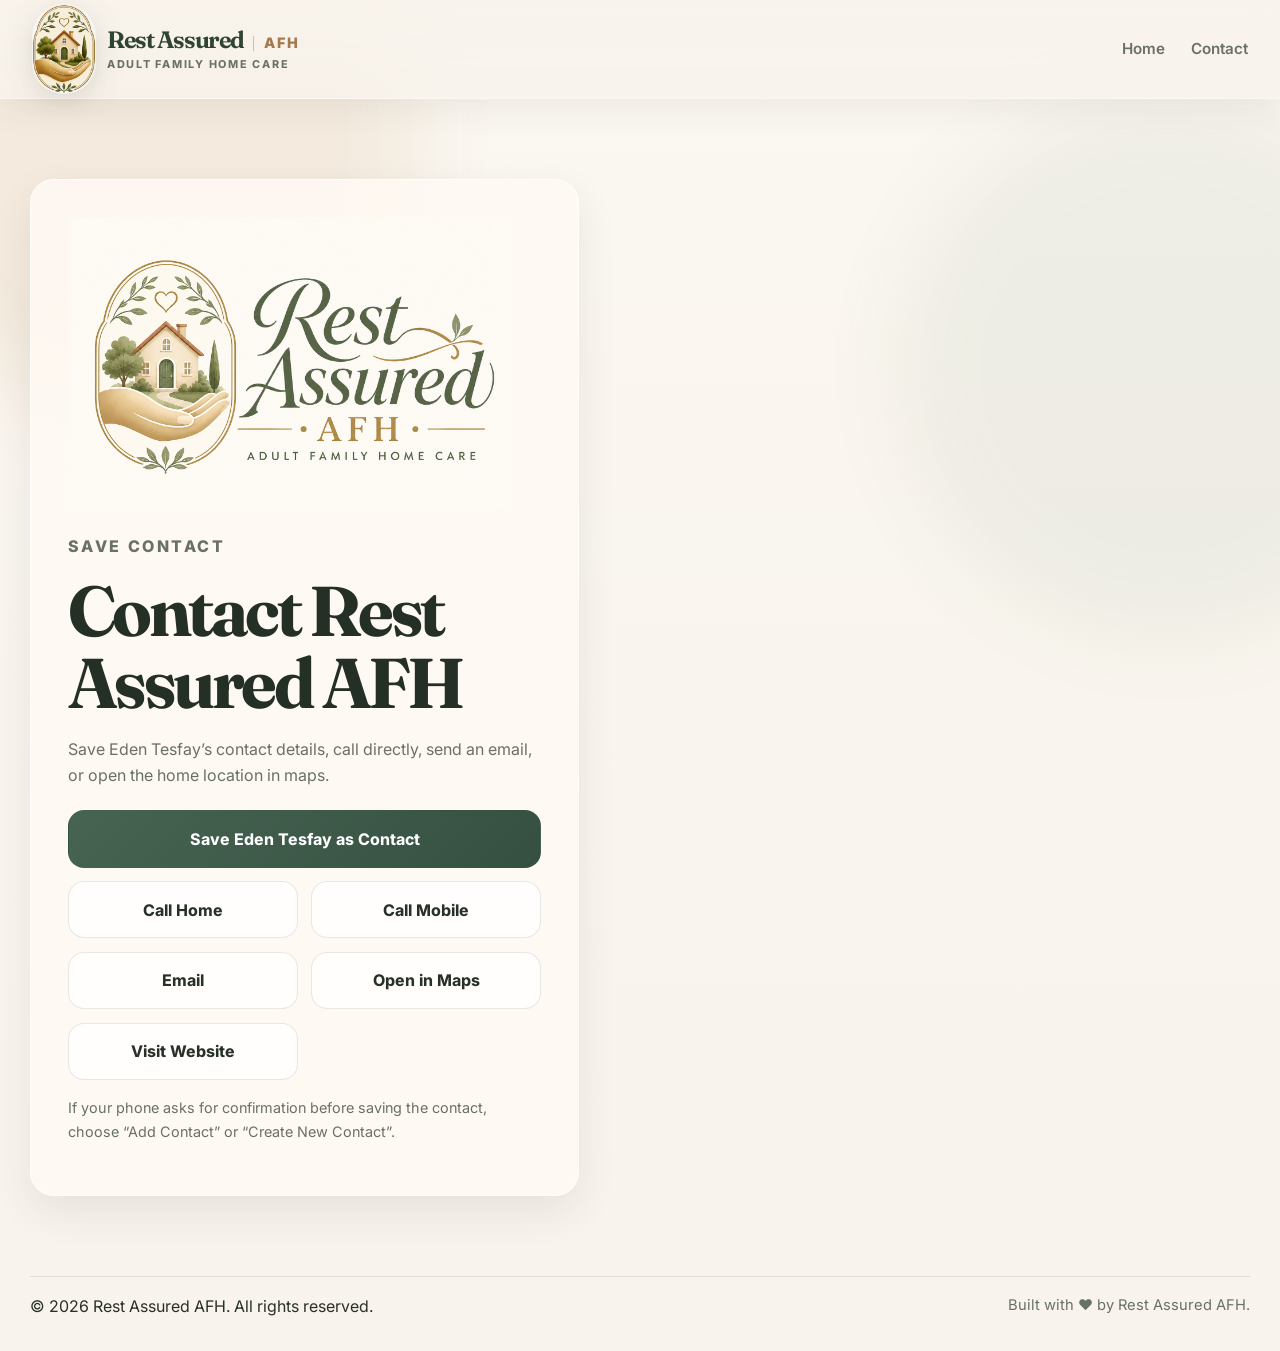
==== save-contact/index.html @ d9a57b16 "feature: added downloads and save-contact for saving contact via qr-code" ====
<!doctype html>
<html lang="en">
  <head>
    <meta charset="UTF-8" />
    <meta name="viewport" content="width=device-width, initial-scale=1.0" />
    <meta
      name="description"
      content="Save Eden Tesfay from Rest Assured AFH as a contact, call, email, or open the location in maps."
    />
    <title>Save Contact | Rest Assured AFH</title>
    <link rel="icon" type="image/png" href="/assets/favicon-rest-assured.png" />
    <link rel="preconnect" href="https://fonts.googleapis.com" />
    <link rel="preconnect" href="https://fonts.gstatic.com" crossorigin />
    <link
      href="https://fonts.googleapis.com/css2?family=Inter:wght@400;500;600;700;800&family=Fraunces:opsz,wght@9..144,500;9..144,600;9..144,700&display=swap"
      rel="stylesheet"
    />
    <link rel="stylesheet" href="../style.css" />
    <style>
      body {
        min-height: 100vh;
      }

      .save-contact-main {
        min-height: calc(100vh - 112px);
        display: grid;
        align-items: center;
        padding: clamp(2.5rem, 7vw, 5rem) 0;
      }

      .save-contact-grid {
        display: grid;
        grid-template-columns: minmax(0, 0.95fr) minmax(320px, 1.05fr);
        gap: clamp(1.5rem, 5vw, 4rem);
        align-items: center;
      }

      .save-contact-card,
      .save-contact-info-card {
        background: rgba(255, 250, 244, 0.86);
        border: 1px solid rgba(255, 255, 255, 0.66);
        box-shadow: var(--shadow-md);
        border-radius: 24px;
      }

      .save-contact-card {
        padding: clamp(1.4rem, 4vw, 2.3rem);
      }

      .save-contact-logo {
        width: min(440px, 100%);
        margin-bottom: 1.4rem;
      }

      .save-contact-title {
        max-width: 760px;
      }

      .save-contact-title h1 {
        font-size: clamp(2.5rem, 5.5vw, 4.7rem);
      }

      .save-contact-title p {
        color: var(--muted);
        font-size: clamp(1rem, 1.2vw, 1.12rem);
        max-width: 40rem;
      }

      .save-contact-actions {
        display: grid;
        grid-template-columns: repeat(2, minmax(0, 1fr));
        gap: 0.85rem;
        margin-top: 1.35rem;
      }

      .save-contact-action {
        display: flex;
        align-items: center;
        justify-content: center;
        min-height: 54px;
        padding: 0.9rem 1rem;
        border-radius: 16px;
        text-decoration: none;
        font-weight: 750;
        border: 1px solid var(--line);
        background: rgba(255, 255, 255, 0.74);
        color: var(--ink);
        transition:
          transform 0.15s ease,
          box-shadow 0.15s ease,
          background 0.15s ease;
        text-align: center;
      }

      .save-contact-action:hover {
        transform: translateY(-1px);
        box-shadow: 0 12px 28px rgba(54, 55, 41, 0.1);
      }

      .save-contact-action.primary {
        background: linear-gradient(135deg, var(--sage-deep), #355040);
        color: white;
        border-color: transparent;
        grid-column: 1 / -1;
      }

      .save-contact-info-card {
        overflow: hidden;
      }

      .save-contact-photo {
        width: 100%;
        height: 230px;
        object-fit: cover;
      }

      .save-contact-details {
        padding: clamp(1.2rem, 3vw, 1.8rem);
      }

      .save-contact-details h2 {
        font-size: clamp(2rem, 3.5vw, 3rem);
        margin-bottom: 0.25rem;
      }

      .save-contact-role {
        margin: 0 0 1.1rem;
        color: var(--clay);
        font-weight: 800;
        letter-spacing: 0.12em;
        text-transform: uppercase;
        font-size: 0.78rem;
      }

      .detail-list {
        display: grid;
        gap: 0.85rem;
        margin-top: 1.15rem;
      }

      .detail-row {
        padding: 0.9rem 1rem;
        border-radius: 16px;
        background: rgba(255, 255, 255, 0.64);
        border: 1px solid var(--line);
      }

      .detail-row span {
        display: block;
        color: var(--clay);
        font-size: 0.72rem;
        font-weight: 850;
        letter-spacing: 0.12em;
        text-transform: uppercase;
        margin-bottom: 0.25rem;
      }

      .detail-row strong {
        display: block;
        color: var(--ink);
        font-size: 0.98rem;
        line-height: 1.35;
        word-break: break-word;
      }

      .save-contact-note {
        margin-top: 1rem;
        color: var(--muted);
        font-size: 0.9rem;
      }

      .save-contact-footer {
        padding: 0 0 2rem;
      }

      @media (max-width: 900px) {
        .save-contact-grid {
          grid-template-columns: 1fr;
        }

        .save-contact-photo {
          height: 210px;
        }
      }

      @media (max-width: 560px) {
        .save-contact-actions {
          grid-template-columns: 1fr;
        }

        .save-contact-card,
        .save-contact-info-card {
          border-radius: 18px;
        }
      }
    </style>
  </head>
  <body>
    <div class="site-bg-glow site-bg-glow-left"></div>
    <div class="site-bg-glow site-bg-glow-right"></div>

    <header class="site-header">
      <div class="container header-inner">
        <a class="brand brand-v22" href="/" aria-label="Rest Assured AFH home">
          <span class="brand-mark-v22" aria-hidden="true">
            <img src="/assets/logo-v23-emblem.png" alt="" />
          </span>
          <span class="brand-wordmark-v22">
            <span class="brand-title-line">
              <span class="brand-rest-v22">Rest Assured</span>
              <span class="brand-afh-v22">AFH</span>
            </span>
            <small>Adult Family Home Care</small>
          </span>
        </a>

        <nav class="site-nav" aria-label="Simple navigation">
          <a href="/">Home</a>
          <a href="/#contact">Contact</a>
        </nav>
      </div>
    </header>

    <main class="save-contact-main">
      <div class="container save-contact-grid">
        <section class="save-contact-card" data-reveal>
          <img
            class="save-contact-logo"
            src="/assets/logo-v23-full.png"
            alt="Rest Assured AFH Adult Family Home Care"
          />

          <div class="save-contact-title">
            <p class="eyebrow">Save Contact</p>
            <h1>Contact Rest Assured AFH</h1>
            <p>
              Save Eden Tesfay’s contact details, call directly, send an email,
              or open the home location in maps.
            </p>
          </div>

          <div class="save-contact-actions">
            <a
              class="save-contact-action primary"
              href="/downloads/contact.vcf"
              download="Eden-Tesfay-Rest-Assured-AFH.vcf"
            >
              Save Eden Tesfay as Contact
            </a>
            <a class="save-contact-action" href="tel:+14253323455">Call Home</a>
            <a class="save-contact-action" href="tel:+12064033838"
              >Call Mobile</a
            >
            <a
              class="save-contact-action"
              href="mailto:restassuredafh@gmail.com"
              >Email</a
            >
            <a
              class="save-contact-action"
              href="https://www.google.com/maps/search/?api=1&query=5417%20133rd%20St%20SE%2C%20Everett%2C%20WA%2098208"
              target="_blank"
              rel="noopener"
              >Open in Maps</a
            >
            <a class="save-contact-action" href="/">Visit Website</a>
          </div>

          <p class="save-contact-note">
            If your phone asks for confirmation before saving the contact,
            choose “Add Contact” or “Create New Contact”.
          </p>
        </section>

        <aside class="save-contact-info-card" data-reveal>
          <img
            class="save-contact-photo"
            src="/assets/real-exterior-front.jpg"
            alt="Rest Assured AFH home exterior"
          />
          <div class="save-contact-details">
            <h2>Eden Tesfay</h2>
            <p class="save-contact-role">Owner | Rest Assured AFH</p>

            <div class="detail-list">
              <div class="detail-row">
                <span>Home Phone</span>
                <strong>+1 (425) 332-3455</strong>
              </div>
              <div class="detail-row">
                <span>Mobile Phone</span>
                <strong>+1 (206) 403-3838</strong>
              </div>
              <div class="detail-row">
                <span>Email</span>
                <strong>restassuredafh@gmail.com</strong>
              </div>
              <div class="detail-row">
                <span>Address</span>
                <strong>5417 133rd St SE<br />Everett, WA 98208</strong>
              </div>
              <div class="detail-row">
                <span>License</span>
                <strong>License #758759</strong>
              </div>
            </div>
          </div>
        </aside>
      </div>
    </main>

    <footer class="site-footer save-contact-footer">
      <div class="container footer-inner">
        <p>© <span id="year"></span> Rest Assured AFH. All rights reserved.</p>
        <p>Built with ❤ by Rest Assured AFH.</p>
      </div>
    </footer>

    <script src="/script.js"></script>
  </body>
</html>
---- style.css ----
:root {
  --bg: #f8f3ec;
  --paper: #fffaf4;
  --paper-2: #f5ede3;
  --ink: #273127;
  --muted: #687166;
  --sage: #79957f;
  --sage-deep: #476352;
  --clay: #b57b5d;
  --gold: #d5b48a;
  --line: rgba(39, 49, 39, 0.11);
  --shadow-xl: 0 36px 80px rgba(54, 55, 41, 0.15);
  --shadow-lg: 0 26px 70px rgba(54, 55, 41, 0.11);
  --shadow-md: 0 16px 40px rgba(54, 55, 41, 0.09);
  --radius-xl: 36px;
  --radius-lg: 24px;
  --radius-md: 18px;
  --container: 1220px;
}

* {
  box-sizing: border-box;
}
html {
  scroll-behavior: smooth;
}
body {
  margin: 0;
  color: var(--ink);
  background: linear-gradient(180deg, #fbf7f1 0%, var(--bg) 100%);
  font-family: "Inter", system-ui, sans-serif;
  line-height: 1.65;
  overflow-x: hidden;
}
a {
  color: inherit;
}
img {
  display: block;
  max-width: 100%;
}

.site-bg-glow {
  position: fixed;
  z-index: -1;
  width: 34rem;
  height: 34rem;
  border-radius: 50%;
  filter: blur(40px);
  opacity: 0.45;
  pointer-events: none;
}
.site-bg-glow-left {
  top: -8rem;
  left: -8rem;
  background: rgba(213, 180, 138, 0.38);
}
.site-bg-glow-right {
  top: 6rem;
  right: -10rem;
  background: rgba(121, 149, 127, 0.2);
}

.container {
  width: min(var(--container), calc(100% - 2rem));
  margin: 0 auto;
}

.site-header {
  position: sticky;
  top: 0;
  z-index: 50;
  padding: 4px 0;
  background: linear-gradient(
    to bottom,
    rgba(248, 243, 236, 0.92),
    rgba(248, 243, 236, 0.75)
  );
  backdrop-filter: blur(16px);
  border-bottom: 1px solid rgba(255, 255, 255, 0.35);
}
.header-inner {
  display: flex;
  align-items: center;
  justify-content: space-between;
  gap: 1rem;
}
.brand {
  display: inline-flex;
  align-items: center;
  gap: 14px;
  text-decoration: none;
}
.brand-logo {
  width: 72px;
  height: 72px;
  border-radius: 50%;
  box-shadow: 0 10px 20px rgba(54, 55, 41, 0.08);
}
.brand-text strong {
  display: block;
  font-weight: 800;
  letter-spacing: -0.02em;
  font-size: 1.1rem;
}
.brand-text small {
  display: block;
  color: var(--muted);
  text-transform: uppercase;
  letter-spacing: 0.13em;
  font-size: 0.76rem;
}
.site-nav {
  display: flex;
  gap: clamp(0.8rem, 2vw, 1.6rem);
  align-items: center;
}
.site-nav a {
  text-decoration: none;
  color: var(--muted);
  font-weight: 600;
  font-size: 0.95rem;
}
.site-nav a:hover {
  color: var(--sage-deep);
}
.nav-toggle {
  display: none;
  background: transparent;
  border: 0;
  padding: 0.5rem;
}
.nav-toggle span {
  display: block;
  width: 24px;
  height: 2px;
  margin: 5px 0;
  background: var(--ink);
}

.hero {
  padding: clamp(3rem, 7vw, 6rem) 0 2.25rem;
}
.hero-grid {
  display: grid;
  grid-template-columns: 1.02fr 0.98fr;
  gap: clamp(1.5rem, 5vw, 4rem);
  align-items: center;
}
.eyebrow {
  margin: 0 0 1rem;
  color: var(--clay);
  text-transform: uppercase;
  letter-spacing: 0.16em;
  font-weight: 800;
  font-size: 0.78rem;
}
h1,
h2,
h3 {
  margin: 0;
  line-height: 1.03;
  font-family: "Fraunces", Georgia, serif;
  color: #243025;
}
h1 {
  font-size: clamp(2.9rem, 6vw, 5.4rem);
  letter-spacing: -0.05em;
}
h2 {
  font-size: clamp(2.1rem, 4vw, 3.7rem);
  letter-spacing: -0.04em;
}
h3 {
  font-size: 1.32rem;
  letter-spacing: -0.02em;
}
.hero-lead {
  margin: 1.4rem 0 1.7rem;
  max-width: 40rem;
  color: var(--muted);
  font-size: clamp(1.04rem, 1.3vw, 1.16rem);
}
.hero-actions,
.contact-actions {
  display: flex;
  flex-wrap: wrap;
  gap: 0.85rem;
}
.button {
  display: inline-flex;
  align-items: center;
  justify-content: center;
  padding: 0.95rem 1.3rem;
  min-height: 50px;
  border-radius: 999px;
  text-decoration: none;
  font-weight: 700;
  transition:
    transform 0.15s ease,
    box-shadow 0.15s ease;
}
.button:hover {
  transform: translateY(-1px);
  box-shadow: 0 10px 24px rgba(54, 55, 41, 0.12);
}
.button-primary {
  color: white;
  background: linear-gradient(135deg, var(--sage-deep), #355040);
}
.button-secondary {
  background: rgba(255, 255, 255, 0.7);
  border: 1px solid var(--line);
}
.hero-badges {
  display: flex;
  flex-wrap: wrap;
  gap: 0.7rem;
  margin: 1.2rem 0 0.8rem;
}
.hero-badges span {
  padding: 0.65rem 0.9rem;
  background: rgba(255, 255, 255, 0.68);
  border: 1px solid var(--line);
  border-radius: 999px;
  color: var(--sage-deep);
  font-size: 0.92rem;
  font-weight: 700;
}
.hero-note,
.contact-note,
.footer-inner p:last-child {
  color: var(--muted);
  font-size: 0.92rem;
}
.placeholder {
  color: var(--clay);
  font-weight: 700;
}

.hero-visual-card {
  display: grid;
  gap: 1rem;
}
.hero-image-frame,
.mini-panel,
.service-card,
.gallery-card,
.stack-card,
.map-shell,
.contact-card,
.intro-ribbon article {
  background: rgba(255, 250, 244, 0.86);

  box-shadow: var(--shadow-md);
}
.hero-image-frame {
  border-radius: var(--radius-xl);
}
.hero-image-main img {
  width: 100%;
  aspect-ratio: 4 / 3;
  object-fit: cover;
  border-radius: calc(var(--radius-xl) - 12px);
}
.hero-mini-panels {
  display: grid;
  grid-template-columns: 1.1fr 0.9fr;
  gap: 1rem;
}
.mini-panel {
  border-radius: 22px;
  overflow: hidden;
}
.mini-panel img {
  width: 100%;
  height: 100%;
  min-height: 210px;
  object-fit: cover;
  border-radius: 16px;
}
.quote-panel {
  display: flex;
  align-items: center;
  justify-content: center;
  background: linear-gradient(
    180deg,
    rgba(71, 99, 82, 0.96),
    rgba(48, 66, 54, 0.96)
  );
  color: white;
}
.quote-panel p {
  margin: 0;
  padding: 1.4rem;
  font-family: "Fraunces", Georgia, serif;
  font-size: 1.18rem;
  line-height: 1.45;
}

.intro-ribbon {
  padding: 0 0 2.2rem;
}
.intro-ribbon-grid {
  display: grid;
  grid-template-columns: repeat(3, 1fr);
  gap: 1rem;
}
.intro-ribbon article {
  padding: 1.3rem 1.25rem;
  border-radius: 22px;
}
.intro-ribbon strong {
  display: block;
  margin-bottom: 0.45rem;
  font-size: 1rem;
}
.intro-ribbon p {
  margin: 0;
  color: var(--muted);
}

.section {
  padding: clamp(3.5rem, 7vw, 6rem) 0;
}
.section-soft {
  background: linear-gradient(
    180deg,
    rgba(255, 250, 244, 0.62),
    rgba(245, 237, 227, 0.72)
  );
}
.two-col {
  display: grid;
  grid-template-columns: 0.92fr 1.08fr;
  gap: clamp(1.5rem, 5vw, 3.8rem);
  align-items: start;
}
.body-copy p,
.section-head p:not(.eyebrow) {
  color: var(--muted);
  font-size: 1.03rem;
}
.body-copy p:first-child {
  margin-top: 0;
}
.centered {
  max-width: 52rem;
  text-align: center;
  margin: 0 auto 2rem;
}

.services-grid {
  display: grid;
  grid-template-columns: repeat(4, 1fr);
  gap: 1rem;
}
.service-card {
  border-radius: 22px;
  padding: 1.25rem;
}
.service-card p {
  margin: 0.7rem 0 0;
  color: var(--muted);
  font-size: 0.96rem;
}

.gallery-grid {
  display: grid;
  grid-template-columns: 1.2fr 1fr 1fr;
  gap: 1rem;
}
.gallery-card {
  border-radius: 26px;
  overflow: hidden;
}
figure.gallery-card {
  margin: 2rem 0;
}

.gallery-card img {
  width: 100%;
  height: 280px;
  object-fit: cover;
}
.gallery-large {
  grid-row: span 2;
}
.gallery-large img {
  height: 100%;
  min-height: 572px;
}
.gallery-card figcaption {
  padding: 1rem 1rem 1.05rem;
  color: var(--muted);
  font-size: 0.95rem;
}

.care-grid {
  align-items: center;
}
.care-visual-stack {
  position: relative;
  min-height: 35rem;
}
.stack-card {
  border-radius: 28px;
  overflow: hidden;
}
.stack-card img {
  width: 100%;
  height: 100%;
  object-fit: cover;
}
.care-visual-stack .stack-card:first-child {
  width: 78%;
  height: 30rem;
}
.small-stack-card {
  position: absolute;
  right: 0;
  bottom: 0;
  width: 52%;
  height: 15rem;
  border: 6px solid rgba(248, 243, 236, 0.96);
}
.feature-list {
  display: grid;
  gap: 1rem;
  margin-top: 1.2rem;
}
.feature-item {
  padding: 1rem 1.1rem;
  border-left: 4px solid var(--gold);
  background: rgba(255, 255, 255, 0.5);
  border-radius: 0 16px 16px 0;
}
.feature-item p {
  margin: 0.4rem 0 0;
  color: var(--muted);
}

.map-shell {
  border-radius: 30px;
  overflow: hidden;
}
.map-shell iframe {
  width: 100%;
  height: 430px;
  border: 0;
  display: block;
}

.contact-card {
  border-radius: 32px;
  padding: clamp(1.5rem, 4vw, 2.3rem);
  background: linear-gradient(
    135deg,
    rgba(71, 99, 82, 0.98),
    rgba(41, 56, 46, 0.98)
  );
  color: white;
}
.contact-card .eyebrow,
.contact-card h2 {
  color: white;
}
.contact-card p {
  color: rgba(255, 255, 255, 0.82);
}
.contact-info-grid {
  display: grid;
  grid-template-columns: repeat(2, 1fr);
  gap: 0.9rem;
  margin: 1.5rem 0;
}
.contact-info-grid a,
.contact-info-grid div {
  padding: 1rem 1rem 1.05rem;
  border-radius: 18px;
  background: rgba(255, 255, 255, 0.1);
  border: 1px solid rgba(255, 255, 255, 0.13);
}
.contact-info-grid span {
  display: block;
  margin-bottom: 0.35rem;
  font-size: 0.82rem;
  text-transform: uppercase;
  letter-spacing: 0.11em;
  opacity: 0.75;
}
.contact-info-grid strong {
  font-size: 1rem;
}

.site-footer {
  padding: 1rem 0 2rem;
}
.footer-inner {
  padding-top: 1rem;
  border-top: 1px solid var(--line);
  display: flex;
  justify-content: space-between;
  gap: 1rem;
  flex-wrap: wrap;
}
.footer-inner p {
  margin: 0;
}

@media (max-width: 1100px) {
  .hero-grid,
  .two-col {
    grid-template-columns: 1fr;
  }
  .services-grid {
    grid-template-columns: repeat(2, 1fr);
  }
  .gallery-grid {
    grid-template-columns: 1fr 1fr;
  }
  .gallery-large {
    grid-column: 1 / -1;
    grid-row: auto;
  }
  .gallery-large img {
    min-height: 360px;
    height: 360px;
  }
  .care-visual-stack {
    min-height: unset;
    display: grid;
    gap: 1rem;
  }
  .care-visual-stack .stack-card:first-child,
  .small-stack-card {
    position: static;
    width: 100%;
    height: auto;
  }
  .small-stack-card {
    border-width: 0;
  }
}

@media (max-width: 760px) {
  .site-header {
    padding: 10px 0;
  }
  .brand-logo {
    width: 60px;
    height: 60px;
  }
  .nav-toggle {
    display: block;
  }
  .site-nav {
    display: none;
    position: absolute;
    top: calc(100% + 10px);
    left: 1rem;
    right: 1rem;
    padding: 1rem;
    border-radius: 22px;
    background: rgba(255, 250, 244, 0.96);
    border: 1px solid var(--line);
    box-shadow: var(--shadow-md);
    flex-direction: column;
    align-items: flex-start;
  }
  .site-nav.open {
    display: flex;
  }
  .hero-mini-panels,
  .intro-ribbon-grid,
  .services-grid,
  .gallery-grid,
  .contact-info-grid {
    grid-template-columns: 1fr;
  }
  .gallery-card img,
  .gallery-large img {
    height: 245px;
    min-height: 245px;
  }
  .hero-actions,
  .contact-actions {
    flex-direction: column;
  }
  .button {
    width: 100%;
  }
  .hero-badges {
    gap: 0.55rem;
  }
}

/* V2.1 brand polish */
.brand-v21 {
  gap: 13px;
  min-width: max-content;
}

.brand-emblem-wrap {
  width: 70px;
  height: 70px;
  display: grid;
  place-items: center;
  border-radius: 999px;
  background: linear-gradient(
    135deg,
    rgba(255, 250, 244, 0.95),
    rgba(245, 237, 227, 0.9)
  );
  border: 1px solid rgba(213, 180, 138, 0.35);
  box-shadow: 0 12px 28px rgba(54, 55, 41, 0.1);
  overflow: hidden;
}

.brand-emblem {
  width: 92%;
  height: 92%;
  object-fit: cover;
  border-radius: 999px;
}

.brand-wordmark {
  display: grid;
  grid-template-columns: auto auto;
  align-items: baseline;
  column-gap: 8px;
  row-gap: 0;
  line-height: 1;
}

.brand-rest {
  font-family: "Fraunces", Georgia, serif;
  font-size: clamp(1.35rem, 1.7vw, 1.75rem);
  font-weight: 600;
  letter-spacing: -0.055em;
  color: #334637;
}

.brand-afh {
  position: relative;
  top: -1px;
  padding-left: 10px;
  border-left: 1px solid rgba(181, 123, 93, 0.42);
  color: #b18454;
  font-weight: 800;
  letter-spacing: 0.13em;
  font-size: 0.92rem;
}

.brand-wordmark small {
  grid-column: 1 / -1;
  margin-top: 6px;
  color: var(--muted);
  text-transform: uppercase;
  letter-spacing: 0.16em;
  font-size: 0.68rem;
  font-weight: 700;
}

/* Hide old image class if any remains in cache */
.brand-logo,
.brand-text {
  display: none;
}

.hero-brand-card {
  width: min(440px, 100%);
  margin-top: 1.3rem;
  padding: 0.75rem;
  border-radius: 24px;
  background: rgba(255, 250, 244, 0.76);
  border: 1px solid rgba(213, 180, 138, 0.22);
  box-shadow: 0 16px 42px rgba(54, 55, 41, 0.09);
}

.hero-brand-card img {
  width: 100%;
  border-radius: 18px;
  display: block;
}

/* V2.1 subtle motion system */
[data-reveal],
.reveal-up {
  opacity: 0;
  transform: translateY(22px);
  transition:
    opacity 700ms cubic-bezier(0.22, 0.61, 0.36, 1),
    transform 700ms cubic-bezier(0.22, 0.61, 0.36, 1);
}

[data-reveal].is-visible,
.reveal-up.is-visible {
  opacity: 1;
  transform: translateY(0);
}

.service-card.is-visible,
.gallery-card.is-visible,
.feature-item.is-visible {
  transition-delay: var(--reveal-delay, 0ms);
}

.hero-visual-card {
  will-change: transform;
  transition: transform 100ms linear;
}

/* Add a small premium underline flourish to the brand */
.brand-rest::after {
  content: "";
  display: block;
  width: 62%;
  height: 2px;
  margin-top: 7px;
  background: linear-gradient(
    90deg,
    rgba(213, 180, 138, 0.85),
    rgba(181, 123, 93, 0.08)
  );
  border-radius: 999px;
}

/* Slightly more polished header shape */
.site-header {
  box-shadow: 0 10px 34px rgba(54, 55, 41, 0.07);
}

.header-inner {
  padding: 0 2px;
}

@media (max-width: 860px) {
  .brand-v21 {
    gap: 10px;
  }

  .brand-emblem-wrap {
    width: 58px;
    height: 58px;
  }

  .brand-rest {
    font-size: 1.25rem;
  }

  .brand-afh {
    font-size: 0.76rem;
    letter-spacing: 0.1em;
    padding-left: 8px;
  }

  .brand-wordmark small {
    font-size: 0.58rem;
    letter-spacing: 0.11em;
  }

  .hero-brand-card {
    width: 100%;
  }
}

@media (max-width: 420px) {
  .brand-emblem-wrap {
    width: 52px;
    height: 52px;
  }

  .brand-rest {
    font-size: 1.05rem;
  }

  .brand-wordmark small {
    display: none;
  }
}

@media (prefers-reduced-motion: reduce) {
  html {
    scroll-behavior: auto;
  }

  [data-reveal],
  .reveal-up,
  .hero-visual-card {
    opacity: 1 !important;
    transform: none !important;
    transition: none !important;
  }
}

/* V2.2 deploy polish */
.brand-v22 {
  gap: 12px;
  min-width: max-content;
}

.brand-mark-v22 {
  width: 78px;
  /* height: 62px; */
  display: grid;
  place-items: center;
  flex: 0 0 auto;
}

.brand-mark-v22 img {
  width: 100%;
  height: 100%;
  border-radius: 10vw;
  object-fit: contain;
  filter: drop-shadow(0 8px 12px rgba(54, 55, 41, 0.1));
}

.brand-wordmark-v22 {
  display: grid;
  line-height: 1;
}

.brand-title-line {
  display: flex;
  align-items: baseline;
  gap: 9px;
}

.brand-rest-v22 {
  font-family: "Fraunces", Georgia, serif;
  font-size: clamp(1.38rem, 1.85vw, 1.88rem);
  font-weight: 650;
  letter-spacing: -0.06em;
  color: #2f4435;
}

.brand-afh-v22 {
  padding-left: 10px;
  border-left: 1px solid rgba(181, 123, 93, 0.46);
  color: #a5794e;
  font-size: 0.9rem;
  font-weight: 850;
  letter-spacing: 0.14em;
}

.brand-wordmark-v22 small {
  margin-top: 7px;
  color: var(--muted);
  font-size: 0.68rem;
  letter-spacing: 0.16em;
  text-transform: uppercase;
  font-weight: 750;
}

.brand-logo,
.brand-text,
.brand-emblem-wrap,
.brand-wordmark {
  display: none !important;
}

.hero-visual-card {
  transform: none !important;
  transition: none !important;
  will-change: auto !important;
}

.hero-image-main img {
  aspect-ratio: 16 / 10;
  min-height: 420px;
  object-position: center;
}

.hero-brand-card {
  display: none !important;
}

.real-photo-strip {
  padding: 0 0 2.6rem;
}

.real-photo-strip-grid {
  display: grid;
  grid-template-columns: 1.25fr 1fr 1fr 1fr;
  gap: 1rem;
}

.real-photo-strip img {
  width: 100%;
  height: 190px;
  object-fit: cover;
  border-radius: 22px;
  background: rgba(255, 250, 244, 0.86);
  border: 1px solid rgba(255, 255, 255, 0.65);
  box-shadow: var(--shadow-md);
}

.gallery-card img {
  transition: transform 650ms cubic-bezier(0.22, 0.61, 0.36, 1);
}

.gallery-card:hover img {
  transform: scale(1.025);
}
.gallery-card:hover {
  box-shadow: var(--shadow-xl);
}

[data-reveal],
.reveal-up {
  opacity: 0;
  transform: translateY(18px) scale(0.992);
  transition:
    opacity 720ms cubic-bezier(0.22, 0.61, 0.36, 1),
    transform 720ms cubic-bezier(0.22, 0.61, 0.36, 1);
}

[data-reveal].is-visible,
.reveal-up.is-visible,
.real-photo-strip img.is-visible,
.intro-ribbon article.is-visible {
  opacity: 1;
  transform: translateY(0) scale(1);
}

.service-card,
.gallery-card,
.feature-item,
.real-photo-strip img,
.intro-ribbon article {
  transition:
    opacity 720ms cubic-bezier(0.22, 0.61, 0.36, 1),
    transform 720ms cubic-bezier(0.22, 0.61, 0.36, 1),
    box-shadow 180ms ease;
}

.service-card:hover,
.feature-item:hover,
.intro-ribbon article:hover {
  box-shadow: 0 22px 54px rgba(54, 55, 41, 0.11);
}

@media (max-width: 900px) {
  .brand-mark-v22 {
    width: 62px;
    /* height: 50px; */
  }

  .brand-rest-v22 {
    font-size: 1.26rem;
  }

  .brand-afh-v22 {
    font-size: 0.74rem;
    padding-left: 8px;
  }

  .brand-wordmark-v22 small {
    font-size: 0.56rem;
    letter-spacing: 0.11em;
  }

  .hero-image-main img {
    min-height: 310px;
  }

  .real-photo-strip-grid {
    grid-template-columns: repeat(2, 1fr);
  }

  .real-photo-strip img {
    height: 160px;
  }
}

@media (max-width: 520px) {
  .brand-v22 {
    gap: 8px;
  }

  .brand-mark-v22 {
    width: 54px;
    /* height: 44px; */
  }

  .brand-rest-v22 {
    font-size: 1.02rem;
  }

  .brand-afh-v22 {
    font-size: 0.68rem;
  }

  .brand-wordmark-v22 small {
    display: none;
  }

  .real-photo-strip-grid {
    grid-template-columns: 1fr;
  }

  .real-photo-strip img {
    height: 210px;
  }

  .contact-info-grid {
    grid-template-columns: 1fr;
  }
  .footer-inner {
    flex-direction: column;
    align-items: center;
    text-align: center;
  }
}

@media (prefers-reduced-motion: reduce) {
  [data-reveal],
  .reveal-up,
  .real-photo-strip img,
  .intro-ribbon article {
    opacity: 1 !important;
    transform: none !important;
    transition: none !important;
  }
}

/* V2.3 header logo refinement + preferred full-logo showcase */
.brand-v22 {
  gap: 11px;
}

.brand-mark-v22 {
  width: 64px;
  /* height: 64px; */
  display: grid;
  place-items: center;
}

.brand-mark-v22 img {
  width: 100%;
  height: auto;
  object-fit: contain;
  filter: drop-shadow(0 8px 14px rgba(54, 55, 41, 0.14));
}

.logo-showcase {
  margin-top: 4rem;
  padding: 0.35rem 0 2.4rem;
}

.logo-showcase-card {
  display: flex;
  justify-content: center;
  align-items: center;
  background: linear-gradient(
    180deg,
    rgba(255, 250, 244, 0.8),
    rgba(255, 250, 244, 0.68)
  );
  border: 1px solid rgba(255, 255, 255, 0.66);
  border-radius: 28px;
  box-shadow: var(--shadow-md);
  padding: clamp(0.8rem, 2vw, 1.2rem);
}

.logo-showcase-card img {
  width: min(100%, 880px);
  border-radius: 24px;
  height: auto;
}

@media (max-width: 900px) {
  .brand-mark-v22 {
    width: 56px;
    /* height: 56px; */
  }

  .logo-showcase {
    padding-top: 0;
    padding-bottom: 2rem;
  }
}

@media (max-width: 520px) {
  .brand-mark-v22 {
    width: 52px;
    height: 52px;
  }

  .brand-v22 {
    gap: 7px;
  }

  .logo-showcase-card {
    padding: 0.5rem;
    border-radius: 22px;
  }
  .logo-showcase-card img {
    width: 100%;
    border-radius: 18px;
  }
}

/* V2.4 real-photo lightbox */
img[data-lightbox-real-photo="true"] {
  cursor: zoom-in;
}

.photo-lightbox {
  position: fixed;
  inset: 0;
  z-index: 9999;
  display: none;
  align-items: center;
  justify-content: center;
  padding: clamp(1rem, 3vw, 2rem);
  background: rgba(20, 25, 20, 0.82);
  backdrop-filter: blur(10px);
}

.photo-lightbox.is-open {
  display: flex;
}

.photo-lightbox__dialog {
  position: relative;
  width: min(96vw, 1280px);
  max-height: 92vh;
  display: grid;
  gap: 0.75rem;
}

.photo-lightbox__image-wrap {
  display: grid;
  place-items: center;
  border-radius: 24px;
  overflow: hidden;
  background: rgba(255, 250, 244, 0.08);
  box-shadow: 0 28px 90px rgba(0, 0, 0, 0.36);
}

.photo-lightbox__image {
  width: auto;
  max-width: 96vw;
  max-height: 82vh;
  object-fit: contain;
  display: block;
}

.photo-lightbox__caption {
  min-height: 1.5rem;
  margin: 0;
  color: rgba(255, 250, 244, 0.9);
  text-align: center;
  font-size: 0.95rem;
  line-height: 1.45;
}

.photo-lightbox__close {
  position: absolute;
  top: -14px;
  right: -14px;
  width: 44px;
  height: 44px;
  border: 0;
  border-radius: 999px;
  background: rgba(255, 250, 244, 0.96);
  color: #273127;
  font-size: 1.55rem;
  line-height: 1;
  cursor: pointer;
  box-shadow: 0 14px 34px rgba(0, 0, 0, 0.22);
}

.photo-lightbox__close:hover {
  transform: translateY(-1px);
}

body.lightbox-lock {
  overflow: hidden;
}

@media (max-width: 640px) {
  .photo-lightbox {
    padding: 0.75rem;
  }

  .photo-lightbox__dialog {
    width: 100%;
  }

  .photo-lightbox__image {
    max-width: 100%;
    max-height: 78vh;
  }

  .photo-lightbox__close {
    top: 8px;
    right: 8px;
  }
}
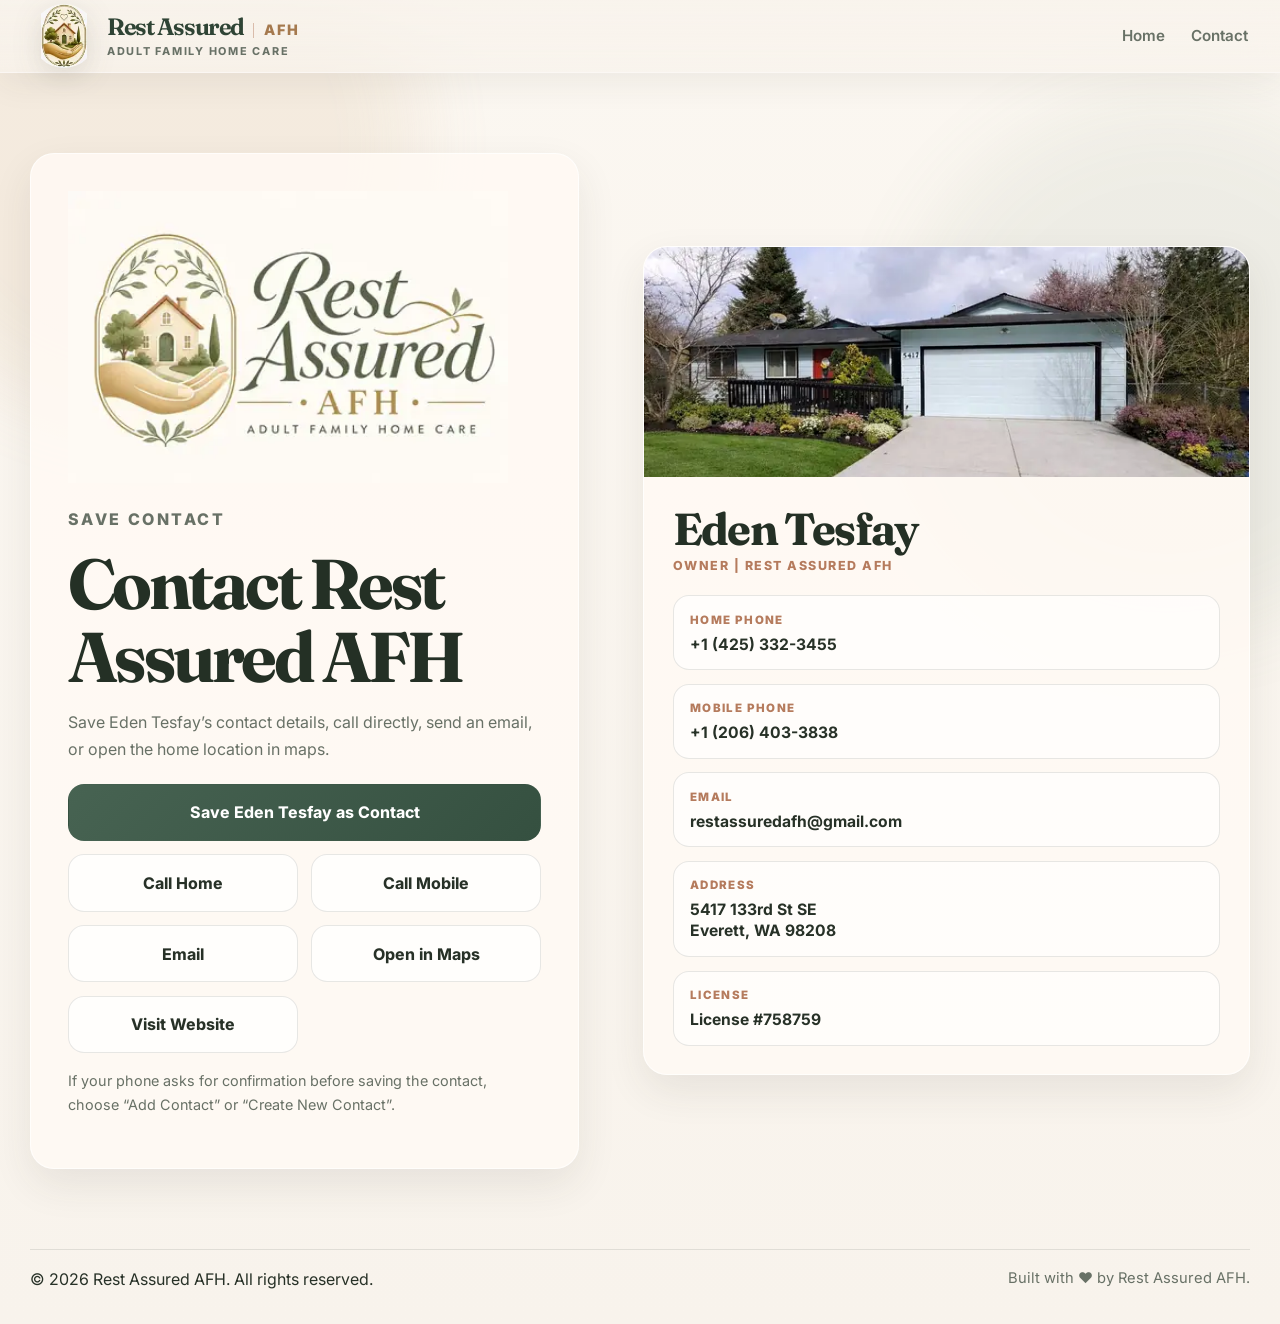
==== commit 870d0842: "feature: optimized website for search engines SEO" ====
--- a/save-contact/index.html
+++ b/save-contact/index.html
@@ -1,23 +1,22 @@
-<!doctype html>
+<!DOCTYPE html>
 <html lang="en">
-  <head>
-    <meta charset="UTF-8" />
-    <meta name="viewport" content="width=device-width, initial-scale=1.0" />
-    <meta
-      name="description"
-      content="Save Eden Tesfay from Rest Assured AFH as a contact, call, email, or open the location in maps."
-    />
-    <title>Save Contact | Rest Assured AFH</title>
-    <link rel="icon" type="image/png" href="/assets/favicon-rest-assured.png" />
-    <link rel="preconnect" href="https://fonts.googleapis.com" />
-    <link rel="preconnect" href="https://fonts.gstatic.com" crossorigin />
-    <link
-      href="https://fonts.googleapis.com/css2?family=Inter:wght@400;500;600;700;800&family=Fraunces:opsz,wght@9..144,500;9..144,600;9..144,700&display=swap"
-      rel="stylesheet"
-    />
-    <link rel="stylesheet" href="../style.css" />
-    <style>
-      body {
+ <head>
+  <meta charset="utf-8"/>
+  <meta content="width=device-width, initial-scale=1.0" name="viewport"/>
+  <meta content="Save Eden Tesfay from Rest Assured AFH as a contact, call the home, email, or open the Everett, WA location in maps." name="description"/>
+  <title>
+   Save Contact | Rest Assured AFH
+  </title>
+  <link href="/assets/favicon-rest-assured.png" rel="icon" type="image/png"/>
+  <link href="https://fonts.googleapis.com" rel="preconnect"/>
+  <link crossorigin="" href="https://fonts.gstatic.com" rel="preconnect"/>
+  <link as="style" href="https://fonts.googleapis.com/css2?family=Inter:wght@400;500;600;700;800&amp;family=Fraunces:opsz,wght@9..144,500;9..144,600;9..144,700&amp;display=swap" onload="this.onload=null;this.rel='stylesheet'" rel="preload"/>
+  <noscript>
+   <link href="https://fonts.googleapis.com/css2?family=Inter:wght@400;500;600;700;800&amp;family=Fraunces:opsz,wght@9..144,500;9..144,600;9..144,700&amp;display=swap" rel="stylesheet"/>
+  </noscript>
+  <link href="../style.css" rel="stylesheet"/>
+  <style>
+   body {
         min-height: 100vh;
       }
 
@@ -193,129 +192,185 @@
           border-radius: 18px;
         }
       }
-    </style>
-  </head>
-  <body>
-    <div class="site-bg-glow site-bg-glow-left"></div>
-    <div class="site-bg-glow site-bg-glow-right"></div>
-
-    <header class="site-header">
-      <div class="container header-inner">
-        <a class="brand brand-v22" href="/" aria-label="Rest Assured AFH home">
-          <span class="brand-mark-v22" aria-hidden="true">
-            <img src="/assets/logo-v23-emblem.png" alt="" />
-          </span>
-          <span class="brand-wordmark-v22">
-            <span class="brand-title-line">
-              <span class="brand-rest-v22">Rest Assured</span>
-              <span class="brand-afh-v22">AFH</span>
-            </span>
-            <small>Adult Family Home Care</small>
-          </span>
-        </a>
-
-        <nav class="site-nav" aria-label="Simple navigation">
-          <a href="/">Home</a>
-          <a href="/#contact">Contact</a>
-        </nav>
+  </style>
+  <link href="https://restassuredafh.com/save-contact/" rel="canonical"/>
+  <meta content="index, follow" name="robots"/>
+  <meta content="website" property="og:type"/>
+  <meta content="Save Contact | Rest Assured AFH" property="og:title"/>
+  <meta content="Save contact details for Eden Tesfay and Rest Assured AFH in Everett, Washington." property="og:description"/>
+  <meta content="https://restassuredafh.com/save-contact/" property="og:url"/>
+  <meta content="https://restassuredafh.com/assets/real-exterior-front.webp" property="og:image"/>
+  <meta content="summary_large_image" name="twitter:card"/>
+  <script type="application/ld+json">
+   {
+  "@context": "https://schema.org",
+  "@type": "ContactPage",
+  "name": "Save Contact | Rest Assured AFH",
+  "url": "https://restassuredafh.com/save-contact/",
+  "about": {
+    "@type": "LocalBusiness",
+    "name": "Rest Assured AFH",
+    "telephone": "+14253323455",
+    "email": "restassuredafh@gmail.com",
+    "address": {
+      "@type": "PostalAddress",
+      "streetAddress": "5417 133rd St SE",
+      "addressLocality": "Everett",
+      "addressRegion": "WA",
+      "postalCode": "98208",
+      "addressCountry": "US"
+    }
+  }
+}
+  </script>
+ </head>
+ <body>
+  <div class="site-bg-glow site-bg-glow-left">
+  </div>
+  <div class="site-bg-glow site-bg-glow-right">
+  </div>
+  <header class="site-header">
+   <div class="container header-inner">
+    <a aria-label="Rest Assured AFH home" class="brand brand-v22" href="/">
+     <span aria-hidden="true" class="brand-mark-v22">
+      <img alt="" decoding="async" height="112" loading="eager" sizes="(max-width: 520px) 52px, 64px" src="/assets/logo-v23-emblem-80.webp" srcset="/assets/logo-v23-emblem-80.webp 80w, /assets/logo-v23-emblem-small.webp 180w" width="80"/>
+     </span>
+     <span class="brand-wordmark-v22">
+      <span class="brand-title-line">
+       <span class="brand-rest-v22">
+        Rest Assured
+       </span>
+       <span class="brand-afh-v22">
+        AFH
+       </span>
+      </span>
+      <small>
+       Adult Family Home Care
+      </small>
+     </span>
+    </a>
+    <nav aria-label="Simple navigation" class="site-nav">
+     <a href="/">
+      Home
+     </a>
+     <a href="/#contact">
+      Contact
+     </a>
+    </nav>
+   </div>
+  </header>
+  <main class="save-contact-main">
+   <div class="container save-contact-grid">
+    <section class="save-contact-card" data-reveal="">
+     <img alt="Rest Assured AFH Adult Family Home Care" class="save-contact-logo" decoding="async" height="267" loading="eager" sizes="(max-width: 520px) 90vw, 400px" src="/assets/logo-v23-full-400.webp" srcset="/assets/logo-v23-full-400.webp 400w, /assets/logo-v23-full-small.webp 720w" width="400"/>
+     <div class="save-contact-title">
+      <p class="eyebrow">
+       Save Contact
+      </p>
+      <h1>
+       Contact Rest Assured AFH
+      </h1>
+      <p>
+       Save Eden Tesfay&rsquo;s contact details, call directly, send an email,
+              or open the home location in maps.
+      </p>
+     </div>
+     <div class="save-contact-actions">
+      <a class="save-contact-action primary" download="Eden-Tesfay-Rest-Assured-AFH.vcf" href="/downloads/contact.vcf">
+       Save Eden Tesfay as Contact
+      </a>
+      <a class="save-contact-action" href="tel:+14253323455">
+       Call Home
+      </a>
+      <a class="save-contact-action" href="tel:+12064033838">
+       Call Mobile
+      </a>
+      <a class="save-contact-action" href="mailto:restassuredafh@gmail.com">
+       Email
+      </a>
+      <a class="save-contact-action" href="https://www.google.com/maps/search/?api=1&amp;query=5417%20133rd%20St%20SE%2C%20Everett%2C%20WA%2098208" rel="noopener" target="_blank">
+       Open in Maps
+      </a>
+      <a class="save-contact-action" href="/">
+       Visit Website
+      </a>
+     </div>
+     <p class="save-contact-note">
+      If your phone asks for confirmation before saving the contact,
+            choose &ldquo;Add Contact&rdquo; or &ldquo;Create New Contact&rdquo;.
+     </p>
+    </section>
+    <aside class="save-contact-info-card" data-reveal="">
+     <img alt="Rest Assured AFH home exterior" class="save-contact-photo" decoding="async" fetchpriority="high" height="404" loading="eager" sizes="(max-width: 900px) 100vw, 50vw" src="/assets/real-exterior-front-640.webp" srcset="/assets/real-exterior-front-640.webp 640w, /assets/real-exterior-front-960.webp 960w, /assets/real-exterior-front.webp 1435w" width="640"/>
+     <div class="save-contact-details">
+      <h2>
+       Eden Tesfay
+      </h2>
+      <p class="save-contact-role">
+       Owner | Rest Assured AFH
+      </p>
+      <div class="detail-list">
+       <div class="detail-row">
+        <span>
+         Home Phone
+        </span>
+        <strong>
+         +1 (425) 332-3455
+        </strong>
+       </div>
+       <div class="detail-row">
+        <span>
+         Mobile Phone
+        </span>
+        <strong>
+         +1 (206) 403-3838
+        </strong>
+       </div>
+       <div class="detail-row">
+        <span>
+         Email
+        </span>
+        <strong>
+         restassuredafh@gmail.com
+        </strong>
+       </div>
+       <div class="detail-row">
+        <span>
+         Address
+        </span>
+        <strong>
+         5417 133rd St SE
+         <br/>
+         Everett, WA 98208
+        </strong>
+       </div>
+       <div class="detail-row">
+        <span>
+         License
+        </span>
+        <strong>
+         License #758759
+        </strong>
+       </div>
       </div>
-    </header>
-
-    <main class="save-contact-main">
-      <div class="container save-contact-grid">
-        <section class="save-contact-card" data-reveal>
-          <img
-            class="save-contact-logo"
-            src="/assets/logo-v23-full.png"
-            alt="Rest Assured AFH Adult Family Home Care"
-          />
-
-          <div class="save-contact-title">
-            <p class="eyebrow">Save Contact</p>
-            <h1>Contact Rest Assured AFH</h1>
-            <p>
-              Save Eden Tesfay’s contact details, call directly, send an email,
-              or open the home location in maps.
-            </p>
-          </div>
-
-          <div class="save-contact-actions">
-            <a
-              class="save-contact-action primary"
-              href="/downloads/contact.vcf"
-              download="Eden-Tesfay-Rest-Assured-AFH.vcf"
-            >
-              Save Eden Tesfay as Contact
-            </a>
-            <a class="save-contact-action" href="tel:+14253323455">Call Home</a>
-            <a class="save-contact-action" href="tel:+12064033838"
-              >Call Mobile</a
-            >
-            <a
-              class="save-contact-action"
-              href="mailto:restassuredafh@gmail.com"
-              >Email</a
-            >
-            <a
-              class="save-contact-action"
-              href="https://www.google.com/maps/search/?api=1&query=5417%20133rd%20St%20SE%2C%20Everett%2C%20WA%2098208"
-              target="_blank"
-              rel="noopener"
-              >Open in Maps</a
-            >
-            <a class="save-contact-action" href="/">Visit Website</a>
-          </div>
-
-          <p class="save-contact-note">
-            If your phone asks for confirmation before saving the contact,
-            choose “Add Contact” or “Create New Contact”.
-          </p>
-        </section>
-
-        <aside class="save-contact-info-card" data-reveal>
-          <img
-            class="save-contact-photo"
-            src="/assets/real-exterior-front.jpg"
-            alt="Rest Assured AFH home exterior"
-          />
-          <div class="save-contact-details">
-            <h2>Eden Tesfay</h2>
-            <p class="save-contact-role">Owner | Rest Assured AFH</p>
-
-            <div class="detail-list">
-              <div class="detail-row">
-                <span>Home Phone</span>
-                <strong>+1 (425) 332-3455</strong>
-              </div>
-              <div class="detail-row">
-                <span>Mobile Phone</span>
-                <strong>+1 (206) 403-3838</strong>
-              </div>
-              <div class="detail-row">
-                <span>Email</span>
-                <strong>restassuredafh@gmail.com</strong>
-              </div>
-              <div class="detail-row">
-                <span>Address</span>
-                <strong>5417 133rd St SE<br />Everett, WA 98208</strong>
-              </div>
-              <div class="detail-row">
-                <span>License</span>
-                <strong>License #758759</strong>
-              </div>
-            </div>
-          </div>
-        </aside>
-      </div>
-    </main>
-
-    <footer class="site-footer save-contact-footer">
-      <div class="container footer-inner">
-        <p>© <span id="year"></span> Rest Assured AFH. All rights reserved.</p>
-        <p>Built with ❤ by Rest Assured AFH.</p>
-      </div>
-    </footer>
-
-    <script src="/script.js"></script>
-  </body>
+     </div>
+    </aside>
+   </div>
+  </main>
+  <footer class="site-footer save-contact-footer">
+   <div class="container footer-inner">
+    <p>
+     &copy;
+     <span id="year">
+     </span>
+     Rest Assured AFH. All rights reserved.
+    </p>
+    <p>
+     Built with ❤ by Rest Assured AFH.
+    </p>
+   </div>
+  </footer>
+  <script src="/script.js">
+  </script>
+ </body>
 </html>
--- a/style.css
+++ b/style.css
@@ -1200,3 +1200,75 @@
     right: 8px;
   }
 }
+
+
+/* V2.6.1 performance/layout correction
+   Prevent image width/height attributes from forcing distorted layout. */
+img {
+  max-width: 100%;
+}
+
+.brand-mark-v22 img {
+  display: block;
+  width: 100%;
+  height: auto !important;
+  max-height: 64px;
+  object-fit: contain;
+}
+
+.logo-showcase-card img,
+.save-contact-logo {
+  display: block;
+  width: min(100%, 720px);
+  height: auto !important;
+  aspect-ratio: auto !important;
+  object-fit: contain;
+}
+
+.hero-image-main img {
+  display: block;
+  width: 100%;
+  height: clamp(300px, 38vw, 460px) !important;
+  min-height: 0 !important;
+  aspect-ratio: auto !important;
+  object-fit: cover;
+  object-position: center;
+}
+
+.save-contact-photo {
+  display: block;
+  width: 100%;
+  height: 230px !important;
+  min-height: 0 !important;
+  aspect-ratio: auto !important;
+  object-fit: cover;
+}
+
+@media (max-width: 900px) {
+  .brand-mark-v22 img {
+    max-height: 56px;
+  }
+
+  .hero-image-main img {
+    height: clamp(260px, 62vw, 380px) !important;
+  }
+}
+
+@media (max-width: 520px) {
+  .brand-mark-v22 img {
+    max-height: 52px;
+  }
+
+  .hero-image-main img {
+    height: 300px !important;
+  }
+
+  .logo-showcase-card img,
+  .save-contact-logo {
+    width: 100%;
+  }
+}
+
+/* V2.6.2 performance tuning
+   Responsive image variants are now selected via srcset/sizes.
+   Keep logo and hero image aspect handling stable. */
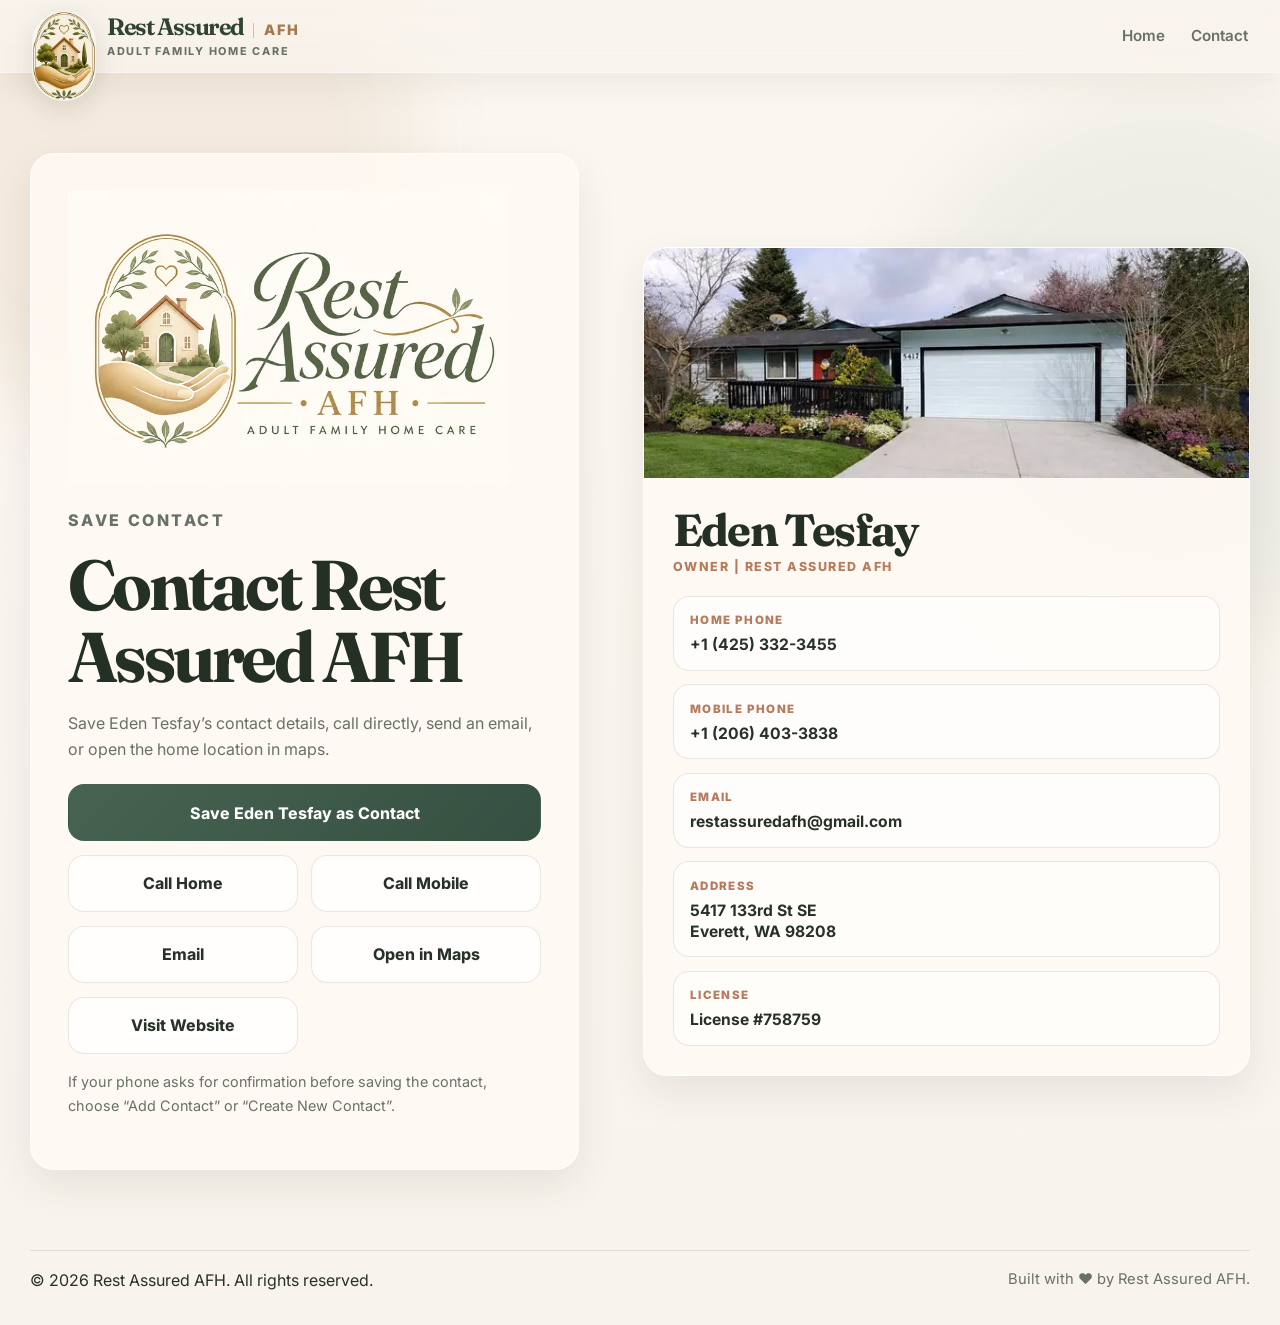
==== commit a3b2126a: "fix: fixed layout issues caused by the last commit and better light house performance" ====
--- a/save-contact/index.html
+++ b/save-contact/index.html
@@ -233,7 +233,7 @@
    <div class="container header-inner">
     <a aria-label="Rest Assured AFH home" class="brand brand-v22" href="/">
      <span aria-hidden="true" class="brand-mark-v22">
-      <img alt="" decoding="async" height="112" loading="eager" sizes="(max-width: 520px) 52px, 64px" src="/assets/logo-v23-emblem-80.webp" srcset="/assets/logo-v23-emblem-80.webp 80w, /assets/logo-v23-emblem-small.webp 180w" width="80"/>
+      <img alt="" decoding="async" height="253" loading="eager" src="/assets/logo-v23-emblem-display.webp" width="180"/>
      </span>
      <span class="brand-wordmark-v22">
       <span class="brand-title-line">
@@ -262,7 +262,7 @@
   <main class="save-contact-main">
    <div class="container save-contact-grid">
     <section class="save-contact-card" data-reveal="">
-     <img alt="Rest Assured AFH Adult Family Home Care" class="save-contact-logo" decoding="async" height="267" loading="eager" sizes="(max-width: 520px) 90vw, 400px" src="/assets/logo-v23-full-400.webp" srcset="/assets/logo-v23-full-400.webp 400w, /assets/logo-v23-full-small.webp 720w" width="400"/>
+     <img alt="Rest Assured AFH Adult Family Home Care" class="save-contact-logo" decoding="async" height="480" loading="eager" src="/assets/logo-v23-full-display.webp" width="720"/>
      <div class="save-contact-title">
       <p class="eyebrow">
        Save Contact
--- a/style.css
+++ b/style.css
@@ -545,7 +545,7 @@
 
 @media (max-width: 760px) {
   .site-header {
-    padding: 10px 0;
+    padding: 0;
   }
   .brand-logo {
     width: 60px;
@@ -1201,7 +1201,6 @@
   }
 }
 
-
 /* V2.6.1 performance/layout correction
    Prevent image width/height attributes from forcing distorted layout. */
 img {
@@ -1272,3 +1271,62 @@
 /* V2.6.2 performance tuning
    Responsive image variants are now selected via srcset/sizes.
    Keep logo and hero image aspect handling stable. */
+
+/* V2.6.3 visual regression fix
+   Restore preferred header-emblem overflow and use higher-quality logo display assets.
+   Keep QR/lightbox performance changes intact. */
+.site-header {
+  overflow: visible;
+}
+
+.header-inner,
+.brand-v22,
+.brand-mark-v22 {
+  overflow: visible;
+}
+
+.brand-mark-v22 {
+  width: 64px;
+  height: 64px;
+  align-self: center;
+}
+
+.brand-mark-v22 img {
+  width: 64px;
+  height: auto !important;
+  max-height: none !important;
+  object-fit: contain;
+  transform: translateY(7px);
+  border-radius: 999px;
+}
+
+.logo-showcase-card img,
+.save-contact-logo {
+  image-rendering: auto;
+}
+
+@media (max-width: 900px) {
+  .brand-mark-v22 {
+    width: 58px;
+    height: 58px;
+  }
+
+  .brand-mark-v22 img {
+    width: 58px;
+    max-height: none !important;
+    transform: translateY(6px);
+  }
+}
+
+@media (max-width: 520px) {
+  .brand-mark-v22 {
+    width: 52px;
+    height: 52px;
+  }
+
+  .brand-mark-v22 img {
+    width: 52px;
+    max-height: none !important;
+    transform: translateY(5px);
+  }
+}
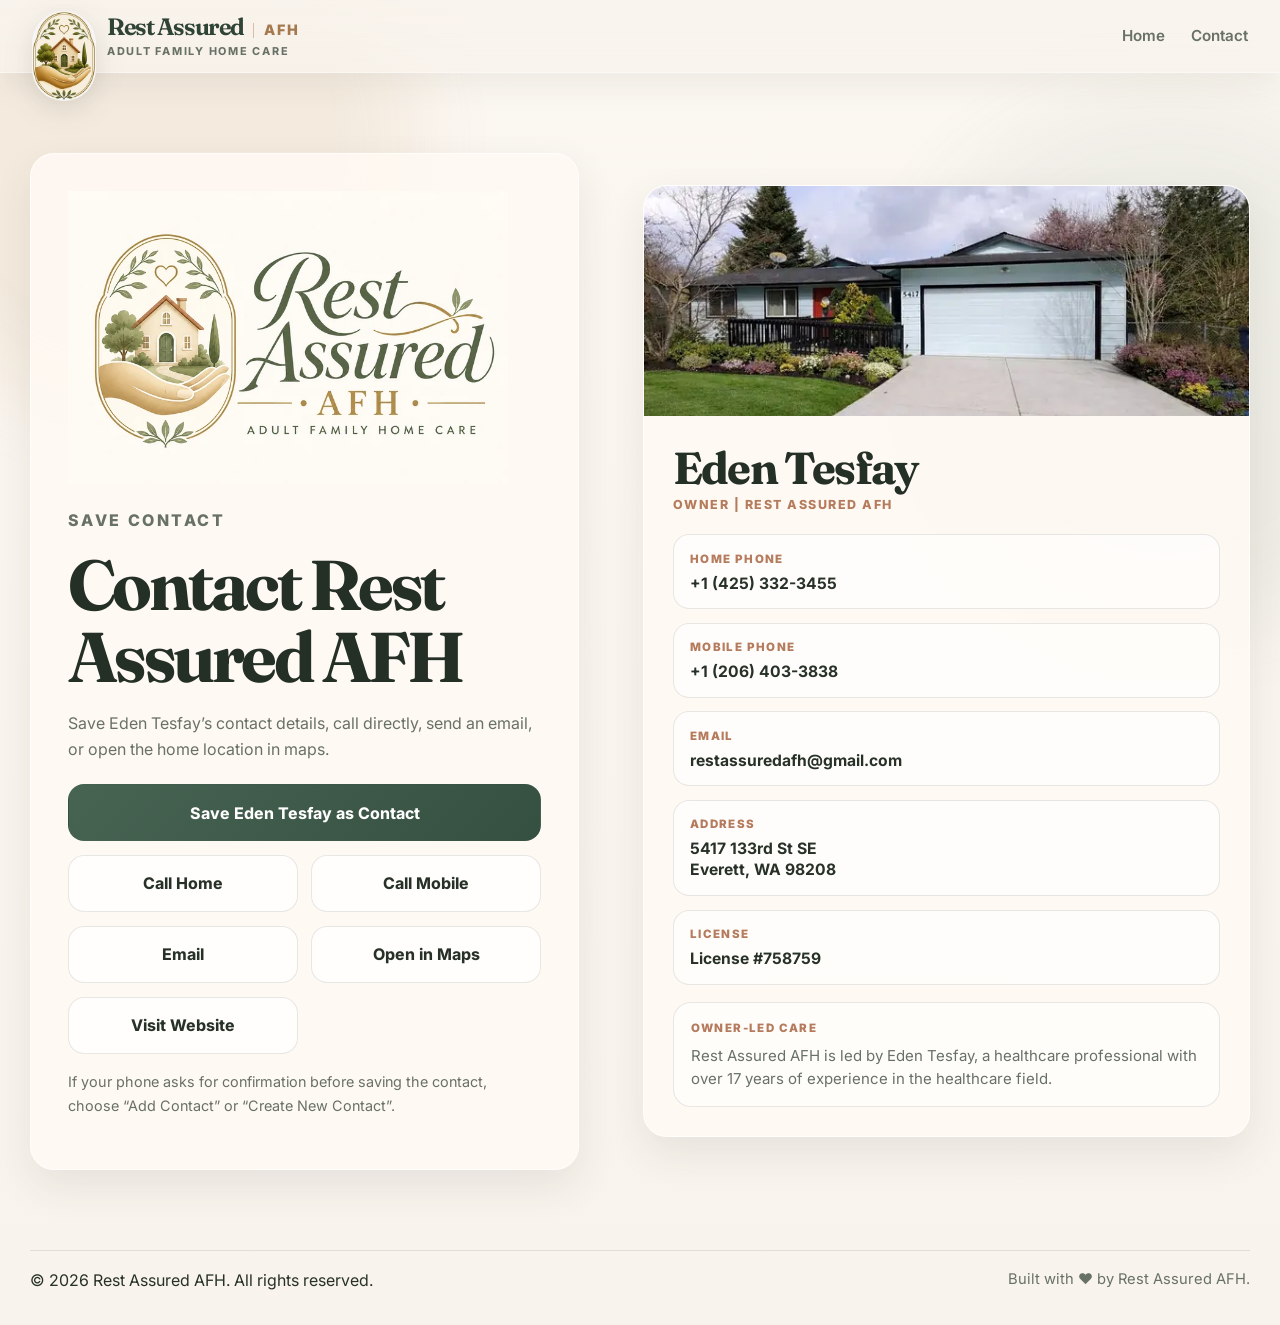
==== commit bd78745f: "fix: added a new meet the owner section" ====
--- a/save-contact/index.html
+++ b/save-contact/index.html
@@ -1,22 +1,34 @@
-<!DOCTYPE html>
+<!doctype html>
 <html lang="en">
- <head>
-  <meta charset="utf-8"/>
-  <meta content="width=device-width, initial-scale=1.0" name="viewport"/>
-  <meta content="Save Eden Tesfay from Rest Assured AFH as a contact, call the home, email, or open the Everett, WA location in maps." name="description"/>
-  <title>
-   Save Contact | Rest Assured AFH
-  </title>
-  <link href="/assets/favicon-rest-assured.png" rel="icon" type="image/png"/>
-  <link href="https://fonts.googleapis.com" rel="preconnect"/>
-  <link crossorigin="" href="https://fonts.gstatic.com" rel="preconnect"/>
-  <link as="style" href="https://fonts.googleapis.com/css2?family=Inter:wght@400;500;600;700;800&amp;family=Fraunces:opsz,wght@9..144,500;9..144,600;9..144,700&amp;display=swap" onload="this.onload=null;this.rel='stylesheet'" rel="preload"/>
-  <noscript>
-   <link href="https://fonts.googleapis.com/css2?family=Inter:wght@400;500;600;700;800&amp;family=Fraunces:opsz,wght@9..144,500;9..144,600;9..144,700&amp;display=swap" rel="stylesheet"/>
-  </noscript>
-  <link href="../style.css" rel="stylesheet"/>
-  <style>
-   body {
+  <head>
+    <meta charset="utf-8" />
+    <meta content="width=device-width, initial-scale=1.0" name="viewport" />
+    <meta
+      content="Save Eden Tesfay from Rest Assured AFH as a contact, call the home, email, or open the Everett, WA location in maps."
+      name="description"
+    />
+    <title>Save Contact | Rest Assured AFH</title>
+    <link href="/assets/favicon-rest-assured.png" rel="icon" type="image/png" />
+    <link href="https://fonts.googleapis.com" rel="preconnect" />
+    <link crossorigin="" href="https://fonts.gstatic.com" rel="preconnect" />
+    <link
+      as="style"
+      href="https://fonts.googleapis.com/css2?family=Inter:wght@400;500;600;700;800&amp;family=Fraunces:opsz,wght@9..144,500;9..144,600;9..144,700&amp;display=swap"
+      onload="
+        this.onload = null;
+        this.rel = 'stylesheet';
+      "
+      rel="preload"
+    />
+    <noscript>
+      <link
+        href="https://fonts.googleapis.com/css2?family=Inter:wght@400;500;600;700;800&amp;family=Fraunces:opsz,wght@9..144,500;9..144,600;9..144,700&amp;display=swap"
+        rel="stylesheet"
+      />
+    </noscript>
+    <link href="../style.css" rel="stylesheet" />
+    <style>
+      body {
         min-height: 100vh;
       }
 
@@ -192,185 +204,201 @@
           border-radius: 18px;
         }
       }
-  </style>
-  <link href="https://restassuredafh.com/save-contact/" rel="canonical"/>
-  <meta content="index, follow" name="robots"/>
-  <meta content="website" property="og:type"/>
-  <meta content="Save Contact | Rest Assured AFH" property="og:title"/>
-  <meta content="Save contact details for Eden Tesfay and Rest Assured AFH in Everett, Washington." property="og:description"/>
-  <meta content="https://restassuredafh.com/save-contact/" property="og:url"/>
-  <meta content="https://restassuredafh.com/assets/real-exterior-front.webp" property="og:image"/>
-  <meta content="summary_large_image" name="twitter:card"/>
-  <script type="application/ld+json">
-   {
-  "@context": "https://schema.org",
-  "@type": "ContactPage",
-  "name": "Save Contact | Rest Assured AFH",
-  "url": "https://restassuredafh.com/save-contact/",
-  "about": {
-    "@type": "LocalBusiness",
-    "name": "Rest Assured AFH",
-    "telephone": "+14253323455",
-    "email": "restassuredafh@gmail.com",
-    "address": {
-      "@type": "PostalAddress",
-      "streetAddress": "5417 133rd St SE",
-      "addressLocality": "Everett",
-      "addressRegion": "WA",
-      "postalCode": "98208",
-      "addressCountry": "US"
-    }
-  }
-}
-  </script>
- </head>
- <body>
-  <div class="site-bg-glow site-bg-glow-left">
-  </div>
-  <div class="site-bg-glow site-bg-glow-right">
-  </div>
-  <header class="site-header">
-   <div class="container header-inner">
-    <a aria-label="Rest Assured AFH home" class="brand brand-v22" href="/">
-     <span aria-hidden="true" class="brand-mark-v22">
-      <img alt="" decoding="async" height="253" loading="eager" src="/assets/logo-v23-emblem-display.webp" width="180"/>
-     </span>
-     <span class="brand-wordmark-v22">
-      <span class="brand-title-line">
-       <span class="brand-rest-v22">
-        Rest Assured
-       </span>
-       <span class="brand-afh-v22">
-        AFH
-       </span>
-      </span>
-      <small>
-       Adult Family Home Care
-      </small>
-     </span>
-    </a>
-    <nav aria-label="Simple navigation" class="site-nav">
-     <a href="/">
-      Home
-     </a>
-     <a href="/#contact">
-      Contact
-     </a>
-    </nav>
-   </div>
-  </header>
-  <main class="save-contact-main">
-   <div class="container save-contact-grid">
-    <section class="save-contact-card" data-reveal="">
-     <img alt="Rest Assured AFH Adult Family Home Care" class="save-contact-logo" decoding="async" height="480" loading="eager" src="/assets/logo-v23-full-display.webp" width="720"/>
-     <div class="save-contact-title">
-      <p class="eyebrow">
-       Save Contact
-      </p>
-      <h1>
-       Contact Rest Assured AFH
-      </h1>
-      <p>
-       Save Eden Tesfay&rsquo;s contact details, call directly, send an email,
-              or open the home location in maps.
-      </p>
-     </div>
-     <div class="save-contact-actions">
-      <a class="save-contact-action primary" download="Eden-Tesfay-Rest-Assured-AFH.vcf" href="/downloads/contact.vcf">
-       Save Eden Tesfay as Contact
-      </a>
-      <a class="save-contact-action" href="tel:+14253323455">
-       Call Home
-      </a>
-      <a class="save-contact-action" href="tel:+12064033838">
-       Call Mobile
-      </a>
-      <a class="save-contact-action" href="mailto:restassuredafh@gmail.com">
-       Email
-      </a>
-      <a class="save-contact-action" href="https://www.google.com/maps/search/?api=1&amp;query=5417%20133rd%20St%20SE%2C%20Everett%2C%20WA%2098208" rel="noopener" target="_blank">
-       Open in Maps
-      </a>
-      <a class="save-contact-action" href="/">
-       Visit Website
-      </a>
-     </div>
-     <p class="save-contact-note">
-      If your phone asks for confirmation before saving the contact,
-            choose &ldquo;Add Contact&rdquo; or &ldquo;Create New Contact&rdquo;.
-     </p>
-    </section>
-    <aside class="save-contact-info-card" data-reveal="">
-     <img alt="Rest Assured AFH home exterior" class="save-contact-photo" decoding="async" fetchpriority="high" height="404" loading="eager" sizes="(max-width: 900px) 100vw, 50vw" src="/assets/real-exterior-front-640.webp" srcset="/assets/real-exterior-front-640.webp 640w, /assets/real-exterior-front-960.webp 960w, /assets/real-exterior-front.webp 1435w" width="640"/>
-     <div class="save-contact-details">
-      <h2>
-       Eden Tesfay
-      </h2>
-      <p class="save-contact-role">
-       Owner | Rest Assured AFH
-      </p>
-      <div class="detail-list">
-       <div class="detail-row">
-        <span>
-         Home Phone
-        </span>
-        <strong>
-         +1 (425) 332-3455
-        </strong>
-       </div>
-       <div class="detail-row">
-        <span>
-         Mobile Phone
-        </span>
-        <strong>
-         +1 (206) 403-3838
-        </strong>
-       </div>
-       <div class="detail-row">
-        <span>
-         Email
-        </span>
-        <strong>
-         restassuredafh@gmail.com
-        </strong>
-       </div>
-       <div class="detail-row">
-        <span>
-         Address
-        </span>
-        <strong>
-         5417 133rd St SE
-         <br/>
-         Everett, WA 98208
-        </strong>
-       </div>
-       <div class="detail-row">
-        <span>
-         License
-        </span>
-        <strong>
-         License #758759
-        </strong>
-       </div>
+    </style>
+    <link href="https://restassuredafh.com/save-contact/" rel="canonical" />
+    <meta content="index, follow" name="robots" />
+    <meta content="website" property="og:type" />
+    <meta content="Save Contact | Rest Assured AFH" property="og:title" />
+    <meta
+      content="Save contact details for Eden Tesfay and Rest Assured AFH in Everett, Washington."
+      property="og:description"
+    />
+    <meta
+      content="https://restassuredafh.com/save-contact/"
+      property="og:url"
+    />
+    <meta
+      content="https://restassuredafh.com/assets/real-exterior-front.webp"
+      property="og:image"
+    />
+    <meta content="summary_large_image" name="twitter:card" />
+    <script type="application/ld+json">
+      {
+        "@context": "https://schema.org",
+        "@type": "ContactPage",
+        "name": "Save Contact | Rest Assured AFH",
+        "url": "https://restassuredafh.com/save-contact/",
+        "about": {
+          "@type": "LocalBusiness",
+          "name": "Rest Assured AFH",
+          "telephone": "+14253323455",
+          "email": "restassuredafh@gmail.com",
+          "address": {
+            "@type": "PostalAddress",
+            "streetAddress": "5417 133rd St SE",
+            "addressLocality": "Everett",
+            "addressRegion": "WA",
+            "postalCode": "98208",
+            "addressCountry": "US"
+          }
+        }
+      }
+    </script>
+  </head>
+  <body>
+    <div class="site-bg-glow site-bg-glow-left"></div>
+    <div class="site-bg-glow site-bg-glow-right"></div>
+    <header class="site-header">
+      <div class="container header-inner">
+        <a aria-label="Rest Assured AFH home" class="brand brand-v22" href="/">
+          <span aria-hidden="true" class="brand-mark-v22">
+            <img
+              alt=""
+              decoding="async"
+              height="253"
+              loading="eager"
+              src="/assets/logo-v23-emblem-display.webp"
+              width="180"
+            />
+          </span>
+          <span class="brand-wordmark-v22">
+            <span class="brand-title-line">
+              <span class="brand-rest-v22"> Rest Assured </span>
+              <span class="brand-afh-v22"> AFH </span>
+            </span>
+            <small> Adult Family Home Care </small>
+          </span>
+        </a>
+        <nav aria-label="Simple navigation" class="site-nav">
+          <a href="/"> Home </a>
+          <a href="/#contact"> Contact </a>
+        </nav>
       </div>
-     </div>
-    </aside>
-   </div>
-  </main>
-  <footer class="site-footer save-contact-footer">
-   <div class="container footer-inner">
-    <p>
-     &copy;
-     <span id="year">
-     </span>
-     Rest Assured AFH. All rights reserved.
-    </p>
-    <p>
-     Built with ❤ by Rest Assured AFH.
-    </p>
-   </div>
-  </footer>
-  <script src="/script.js">
-  </script>
- </body>
+    </header>
+    <main class="save-contact-main">
+      <div class="container save-contact-grid">
+        <section class="save-contact-card" data-reveal="">
+          <img
+            alt="Rest Assured AFH Adult Family Home Care"
+            class="save-contact-logo"
+            decoding="async"
+            height="480"
+            loading="eager"
+            src="/assets/logo-v23-full-display.webp"
+            width="720"
+          />
+          <div class="save-contact-title">
+            <p class="eyebrow">Save Contact</p>
+            <h1>Contact Rest Assured AFH</h1>
+            <p>
+              Save Eden Tesfay&rsquo;s contact details, call directly, send an
+              email, or open the home location in maps.
+            </p>
+          </div>
+          <div class="save-contact-actions">
+            <a
+              class="save-contact-action primary"
+              download="Eden-Tesfay-Rest-Assured-AFH.vcf"
+              href="/downloads/contact.vcf"
+            >
+              Save Eden Tesfay as Contact
+            </a>
+            <a class="save-contact-action" href="tel:+14253323455">
+              Call Home
+            </a>
+            <a class="save-contact-action" href="tel:+12064033838">
+              Call Mobile
+            </a>
+            <a
+              class="save-contact-action"
+              href="mailto:restassuredafh@gmail.com"
+            >
+              Email
+            </a>
+            <a
+              class="save-contact-action"
+              href="https://www.google.com/maps/search/?api=1&amp;query=5417%20133rd%20St%20SE%2C%20Everett%2C%20WA%2098208"
+              rel="noopener"
+              target="_blank"
+            >
+              Open in Maps
+            </a>
+            <a class="save-contact-action" href="/"> Visit Website </a>
+          </div>
+          <p class="save-contact-note">
+            If your phone asks for confirmation before saving the contact,
+            choose &ldquo;Add Contact&rdquo; or &ldquo;Create New
+            Contact&rdquo;.
+          </p>
+        </section>
+        <aside class="save-contact-info-card" data-reveal="">
+          <img
+            alt="Rest Assured AFH home exterior"
+            class="save-contact-photo"
+            decoding="async"
+            fetchpriority="high"
+            height="404"
+            loading="eager"
+            sizes="(max-width: 900px) 100vw, 50vw"
+            src="/assets/real-exterior-front-640.webp"
+            srcset="
+              /assets/real-exterior-front-640.webp  640w,
+              /assets/real-exterior-front-960.webp  960w,
+              /assets/real-exterior-front.webp     1435w
+            "
+            width="640"
+          />
+          <div class="save-contact-details">
+            <h2>Eden Tesfay</h2>
+            <p class="save-contact-role">Owner | Rest Assured AFH</p>
+            <div class="detail-list">
+              <div class="detail-row">
+                <span> Home Phone </span>
+                <strong> +1 (425) 332-3455 </strong>
+              </div>
+              <div class="detail-row">
+                <span> Mobile Phone </span>
+                <strong> +1 (206) 403-3838 </strong>
+              </div>
+              <div class="detail-row">
+                <span> Email </span>
+                <strong> restassuredafh@gmail.com </strong>
+              </div>
+              <div class="detail-row">
+                <span> Address </span>
+                <strong>
+                  5417 133rd St SE
+                  <br />
+                  Everett, WA 98208
+                </strong>
+              </div>
+              <div class="detail-row">
+                <span> License </span>
+                <strong> License #758759 </strong>
+              </div>
+            </div>
+            <div class="save-contact-owner-note">
+              <span>Owner-led care</span>
+              <p>
+                Rest Assured AFH is led by Eden Tesfay, a healthcare
+                professional with over 17 years of experience in the healthcare
+                field.
+              </p>
+            </div>
+          </div>
+        </aside>
+      </div>
+    </main>
+    <footer class="site-footer save-contact-footer">
+      <div class="container footer-inner">
+        <p>
+          &copy;
+          <span id="year"> </span>
+          Rest Assured AFH. All rights reserved.
+        </p>
+        <p>Built with ❤ by Rest Assured AFH.</p>
+      </div>
+    </footer>
+    <script defer="" src="/script.js"></script>
+  </body>
 </html>
--- a/style.css
+++ b/style.css
@@ -557,7 +557,7 @@
   .site-nav {
     display: none;
     position: absolute;
-    top: calc(100% + 10px);
+    top: calc(100% + 30px);
     left: 1rem;
     right: 1rem;
     padding: 1rem;
@@ -1099,6 +1099,189 @@
   .logo-showcase-card img {
     width: 100%;
     border-radius: 18px;
+  }
+}
+/* Owner spotlight section */
+.owner-spotlight {
+  position: relative;
+  padding-top: clamp(4rem, 7vw, 6.5rem);
+  padding-bottom: clamp(4rem, 7vw, 6.5rem);
+}
+
+.owner-spotlight-grid {
+  display: grid;
+  grid-template-columns: minmax(260px, 0.78fr) minmax(0, 1.22fr);
+  gap: clamp(1.4rem, 5vw, 4rem);
+  align-items: center;
+}
+
+.owner-visual-card,
+.owner-content-card {
+  border-radius: 30px;
+  background: linear-gradient(
+    180deg,
+    rgba(255, 250, 244, 0.9),
+    rgba(245, 237, 227, 0.76)
+  );
+  border: 1px solid rgba(255, 255, 255, 0.68);
+  box-shadow: var(--shadow-md);
+}
+
+.owner-visual-card {
+  position: relative;
+  min-height: 360px;
+  display: grid;
+  place-items: center;
+  overflow: hidden;
+  padding: clamp(1.5rem, 4vw, 2.5rem);
+}
+
+.owner-visual-glow {
+  position: absolute;
+  width: 18rem;
+  height: 18rem;
+  border-radius: 999px;
+  background: radial-gradient(
+    circle,
+    rgba(213, 180, 138, 0.36),
+    rgba(121, 149, 127, 0.1) 58%,
+    transparent 72%
+  );
+}
+
+.owner-emblem {
+  position: relative;
+  z-index: 1;
+  width: min(190px, 58%);
+  height: auto;
+  filter: drop-shadow(0 20px 34px rgba(54, 55, 41, 0.16));
+}
+
+.owner-stat-card {
+  position: absolute;
+  left: 1.2rem;
+  right: 1.2rem;
+  bottom: 1.2rem;
+  padding: 1rem 1.1rem;
+  border-radius: 22px;
+  background: rgba(255, 250, 244, 0.88);
+  border: 1px solid rgba(213, 180, 138, 0.34);
+  box-shadow: 0 16px 40px rgba(54, 55, 41, 0.1);
+  text-align: center;
+}
+
+.owner-stat-card strong {
+  display: block;
+  font-family: "Fraunces", Georgia, serif;
+  font-size: clamp(2.1rem, 4vw, 3.3rem);
+  line-height: 1;
+  color: var(--sage-deep);
+}
+
+.owner-stat-card span {
+  display: block;
+  margin-top: 0.35rem;
+  color: var(--muted);
+  font-weight: 750;
+  letter-spacing: 0.08em;
+  text-transform: uppercase;
+  font-size: 0.74rem;
+}
+
+.owner-content-card {
+  padding: clamp(1.5rem, 4vw, 2.6rem);
+}
+
+.owner-content-card h2 {
+  max-width: 12ch;
+}
+
+.owner-lead {
+  margin-top: 1.4rem;
+  font-size: clamp(1.08rem, 1.45vw, 1.22rem);
+  color: var(--ink);
+  font-weight: 600;
+}
+
+.owner-content-card p:not(.eyebrow) {
+  max-width: 46rem;
+  color: var(--muted);
+  font-size: 1.03rem;
+}
+
+.owner-quote {
+  margin: 1.5rem 0 0;
+  padding: 1.1rem 1.2rem;
+  border-left: 4px solid var(--gold);
+  border-radius: 0 18px 18px 0;
+  background: rgba(255, 255, 255, 0.58);
+}
+
+.owner-quote p {
+  margin: 0;
+  color: var(--ink);
+  font-family: "Fraunces", Georgia, serif;
+  font-size: clamp(1.08rem, 1.5vw, 1.24rem);
+  line-height: 1.45;
+}
+
+.owner-quote cite {
+  display: block;
+  margin-top: 0.65rem;
+  color: var(--clay);
+  font-style: normal;
+  font-weight: 750;
+  font-size: 0.9rem;
+}
+
+.owner-highlights {
+  display: flex;
+  flex-wrap: wrap;
+  gap: 0.65rem;
+  margin-top: 1.35rem;
+}
+
+.owner-highlights span {
+  padding: 0.65rem 0.85rem;
+  border-radius: 999px;
+  background: rgba(255, 255, 255, 0.72);
+  border: 1px solid var(--line);
+  color: var(--sage-deep);
+  font-size: 0.88rem;
+  font-weight: 750;
+}
+
+@media (max-width: 900px) {
+  .owner-spotlight-grid {
+    grid-template-columns: 1fr;
+  }
+
+  .owner-visual-card {
+    min-height: 300px;
+  }
+
+  .owner-content-card h2 {
+    max-width: 100%;
+  }
+}
+
+@media (max-width: 520px) {
+  .owner-visual-card,
+  .owner-content-card {
+    border-radius: 22px;
+  }
+
+  .owner-visual-card {
+    min-height: 260px;
+  }
+
+  .owner-emblem {
+    width: min(170px, 62%);
+  }
+
+  .owner-highlights {
+    display: grid;
+    grid-template-columns: 1fr;
   }
 }
 
@@ -1242,6 +1425,30 @@
   aspect-ratio: auto !important;
   object-fit: cover;
 }
+.save-contact-owner-note {
+  margin-top: 1.1rem;
+  padding: 1rem 1.05rem;
+  border-radius: 18px;
+  background: rgba(255, 255, 255, 0.64);
+  border: 1px solid var(--line);
+}
+
+.save-contact-owner-note span {
+  display: block;
+  color: var(--clay);
+  font-size: 0.72rem;
+  font-weight: 850;
+  letter-spacing: 0.12em;
+  text-transform: uppercase;
+  margin-bottom: 0.35rem;
+}
+
+.save-contact-owner-note p {
+  margin: 0;
+  color: var(--muted);
+  font-size: 0.94rem;
+  line-height: 1.55;
+}
 
 @media (max-width: 900px) {
   .brand-mark-v22 img {
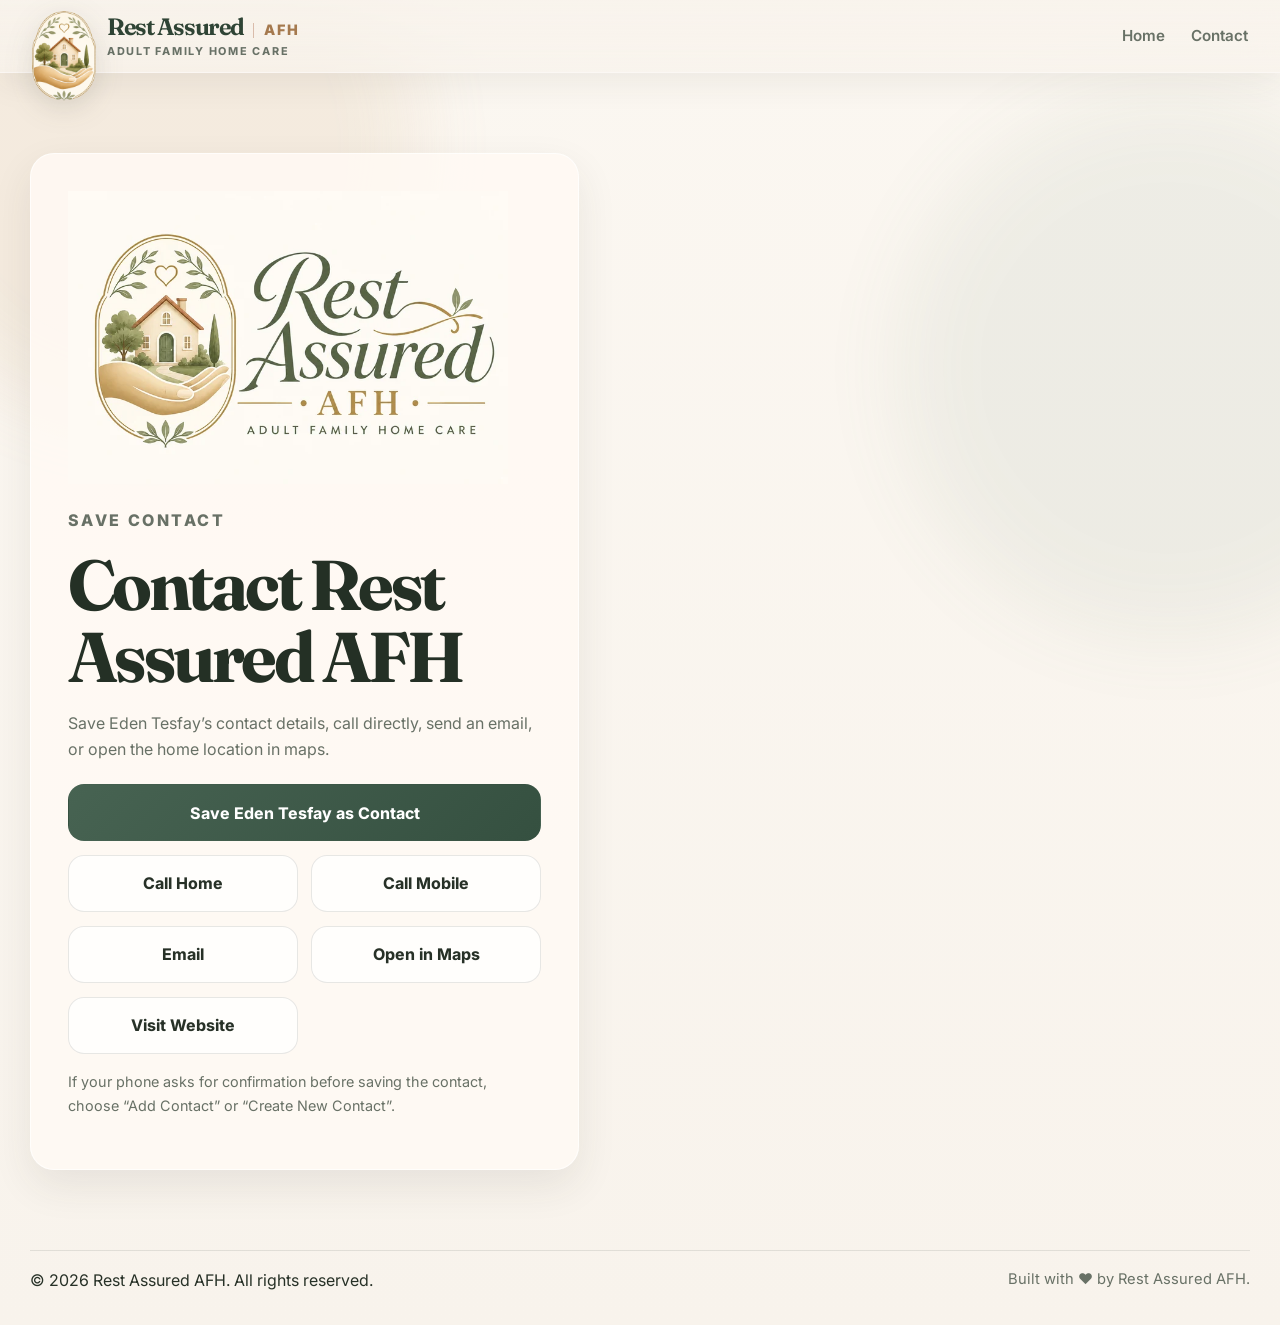
==== commit 64ca0f85: "fix: fixed logo and owner image sizes for performance" ====
--- a/save-contact/index.html
+++ b/save-contact/index.html
@@ -8,7 +8,17 @@
       name="description"
     />
     <title>Save Contact | Rest Assured AFH</title>
-    <link href="/assets/favicon-rest-assured.png" rel="icon" type="image/png" />
+    <link
+      rel="icon"
+      type="image/png"
+      sizes="32x32"
+      href="/assets/favicon-32x32.png"
+    />
+    <link
+      rel="apple-touch-icon"
+      sizes="180x180"
+      href="/assets/apple-touch-icon.png"
+    />
     <link href="https://fonts.googleapis.com" rel="preconnect" />
     <link crossorigin="" href="https://fonts.gstatic.com" rel="preconnect" />
     <link
@@ -257,7 +267,7 @@
               decoding="async"
               height="253"
               loading="eager"
-              src="/assets/logo-v23-emblem-display.webp"
+              src="/assets/logo/generated/rest-assured-emblem-header.webp"
               width="180"
             />
           </span>
--- a/style.css
+++ b/style.css
@@ -212,6 +212,10 @@
   background: rgba(255, 255, 255, 0.7);
   border: 1px solid var(--line);
 }
+.button-call:hover {
+  background: var(--paper);
+  color: var(--gold);
+}
 .hero-badges {
   display: flex;
   flex-wrap: wrap;
@@ -810,10 +814,9 @@
 
 .brand-mark-v22 img {
   width: 100%;
-  height: 100%;
-  border-radius: 10vw;
+  height: auto;
+  border-radius: 0;
   object-fit: contain;
-  filter: drop-shadow(0 8px 12px rgba(54, 55, 41, 0.1));
 }
 
 .brand-wordmark-v22 {
@@ -1117,12 +1120,8 @@
 
 .owner-visual-card,
 .owner-content-card {
-  border-radius: 30px;
-  background: linear-gradient(
-    180deg,
-    rgba(255, 250, 244, 0.9),
-    rgba(245, 237, 227, 0.76)
-  );
+  border-radius: 2rem;
+
   border: 1px solid rgba(255, 255, 255, 0.68);
   box-shadow: var(--shadow-md);
 }
@@ -1136,29 +1135,19 @@
   padding: clamp(1.5rem, 4vw, 2.5rem);
 }
 
-.owner-visual-glow {
-  position: absolute;
-  width: 18rem;
-  height: 18rem;
-  border-radius: 999px;
-  background: radial-gradient(
-    circle,
-    rgba(213, 180, 138, 0.36),
-    rgba(121, 149, 127, 0.1) 58%,
-    transparent 72%
-  );
-}
-
-.owner-emblem {
+.owner-portrait {
   position: relative;
   z-index: 1;
-  width: min(190px, 58%);
-  height: auto;
-  filter: drop-shadow(0 20px 34px rgba(54, 55, 41, 0.16));
+
+  aspect-ratio: 4 / 5;
+  object-fit: cover;
+  border-radius: 2rem;
+
+  box-shadow: 0 22px 46px rgba(54, 55, 41, 0.18);
 }
 
 .owner-stat-card {
-  position: absolute;
+  margin-top: 1.2rem;
   left: 1.2rem;
   right: 1.2rem;
   bottom: 1.2rem;
@@ -1273,10 +1262,6 @@
 
   .owner-visual-card {
     min-height: 260px;
-  }
-
-  .owner-emblem {
-    width: min(170px, 62%);
   }
 
   .owner-highlights {
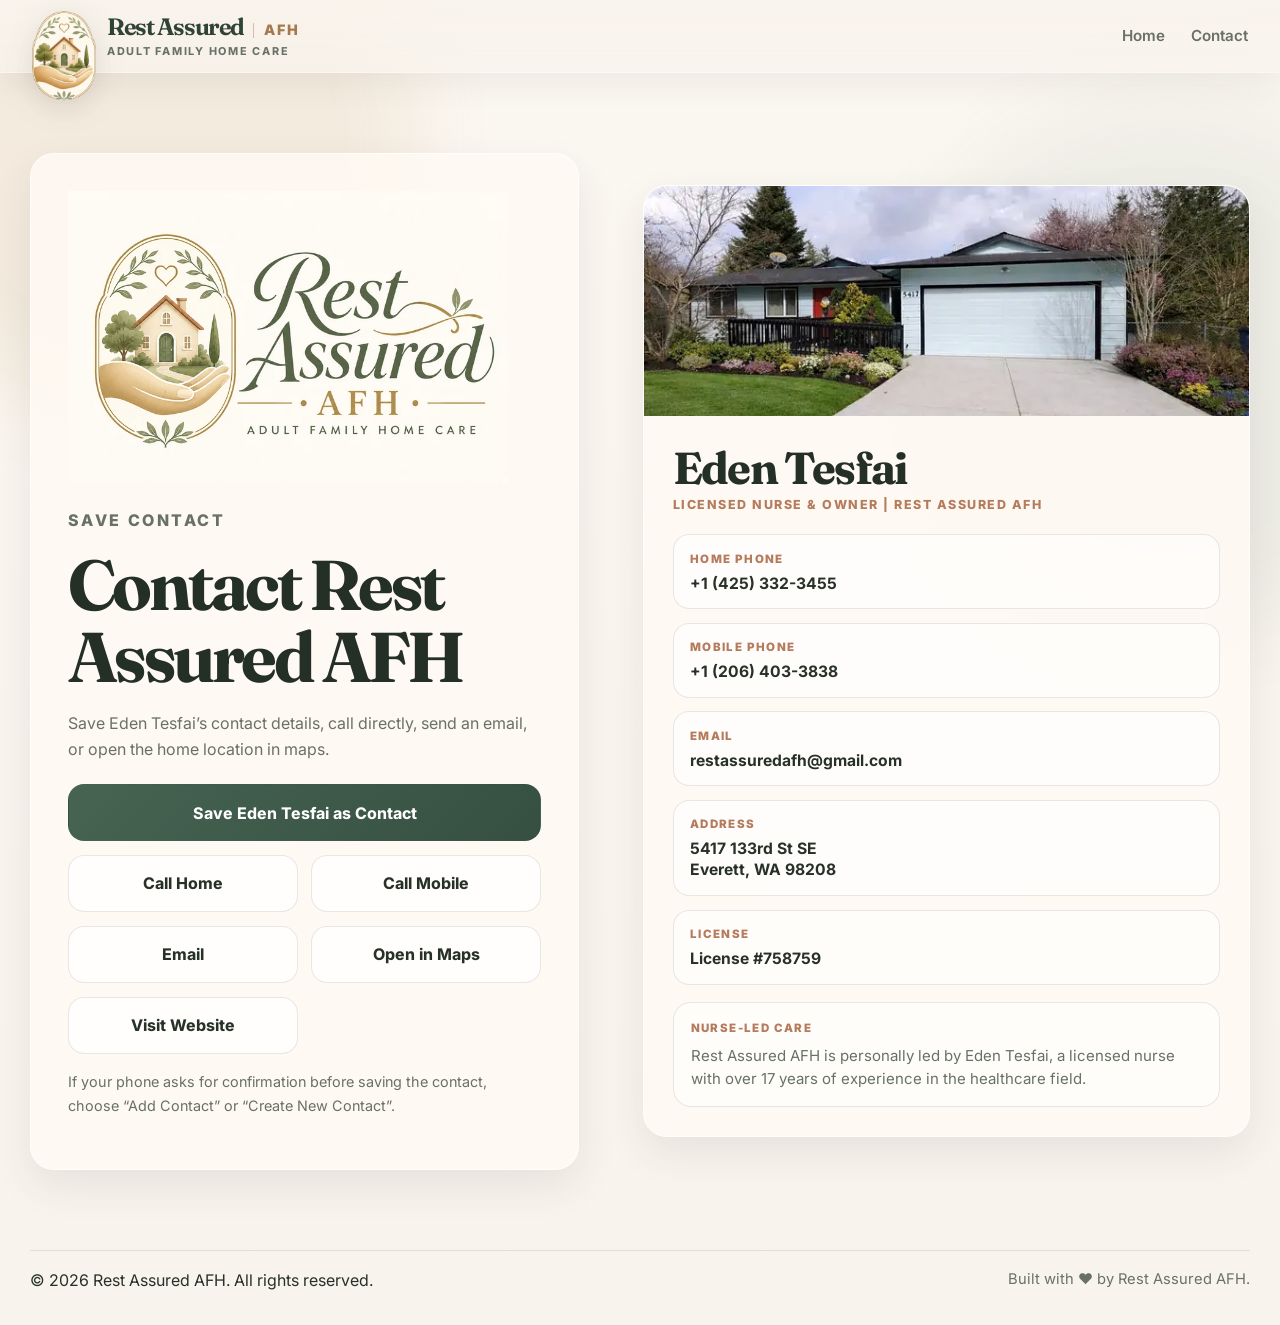
==== commit a26bb1e1: "fix: fixed some misspelling issues" ====
--- a/save-contact/index.html
+++ b/save-contact/index.html
@@ -4,7 +4,7 @@
     <meta charset="utf-8" />
     <meta content="width=device-width, initial-scale=1.0" name="viewport" />
     <meta
-      content="Save Eden Tesfay from Rest Assured AFH as a contact, call the home, email, or open the Everett, WA location in maps."
+      content="Save Eden Tesfai from Rest Assured AFH as a contact, call the home, email, or open the Everett, WA location in maps."
       name="description"
     />
     <title>Save Contact | Rest Assured AFH</title>
@@ -220,7 +220,7 @@
     <meta content="website" property="og:type" />
     <meta content="Save Contact | Rest Assured AFH" property="og:title" />
     <meta
-      content="Save contact details for Eden Tesfay and Rest Assured AFH in Everett, Washington."
+      content="Save contact details for Eden Tesfai and Rest Assured AFH in Everett, Washington."
       property="og:description"
     />
     <meta
@@ -301,17 +301,17 @@
             <p class="eyebrow">Save Contact</p>
             <h1>Contact Rest Assured AFH</h1>
             <p>
-              Save Eden Tesfay&rsquo;s contact details, call directly, send an
+              Save Eden Tesfai&rsquo;s contact details, call directly, send an
               email, or open the home location in maps.
             </p>
           </div>
           <div class="save-contact-actions">
             <a
               class="save-contact-action primary"
-              download="Eden-Tesfay-Rest-Assured-AFH.vcf"
+              download="Eden-Tesfai-Rest-Assured-AFH.vcf"
               href="/downloads/contact.vcf"
             >
-              Save Eden Tesfay as Contact
+              Save Eden Tesfai as Contact
             </a>
             <a class="save-contact-action" href="tel:+14253323455">
               Call Home
@@ -359,8 +359,10 @@
             width="640"
           />
           <div class="save-contact-details">
-            <h2>Eden Tesfay</h2>
-            <p class="save-contact-role">Owner | Rest Assured AFH</p>
+            <h2>Eden Tesfai</h2>
+            <p class="save-contact-role">
+              Licensed Nurse &amp; Owner | Rest Assured AFH
+            </p>
             <div class="detail-list">
               <div class="detail-row">
                 <span> Home Phone </span>
@@ -388,11 +390,10 @@
               </div>
             </div>
             <div class="save-contact-owner-note">
-              <span>Owner-led care</span>
+              <span>Nurse-led care</span>
               <p>
-                Rest Assured AFH is led by Eden Tesfay, a healthcare
-                professional with over 17 years of experience in the healthcare
-                field.
+                Rest Assured AFH is personally led by Eden Tesfai, a licensed
+                nurse with over 17 years of experience in the healthcare field.
               </p>
             </div>
           </div>
--- a/style.css
+++ b/style.css
@@ -128,6 +128,7 @@
   display: none;
   background: transparent;
   border: 0;
+  cursor: pointer;
   padding: 0.5rem;
 }
 .nav-toggle span {
@@ -136,6 +137,20 @@
   height: 2px;
   margin: 5px 0;
   background: var(--ink);
+  border-radius: 999px;
+  transition:
+    opacity 180ms ease,
+    transform 180ms ease;
+  transform-origin: center;
+}
+.nav-toggle[aria-expanded="true"] span:nth-child(1) {
+  transform: translateY(7px) rotate(45deg);
+}
+.nav-toggle[aria-expanded="true"] span:nth-child(2) {
+  opacity: 0;
+}
+.nav-toggle[aria-expanded="true"] span:nth-child(3) {
+  transform: translateY(-7px) rotate(-45deg);
 }
 
 .hero {
@@ -794,6 +809,10 @@
   .hero-visual-card {
     opacity: 1 !important;
     transform: none !important;
+    transition: none !important;
+  }
+
+  .nav-toggle span {
     transition: none !important;
   }
 }
